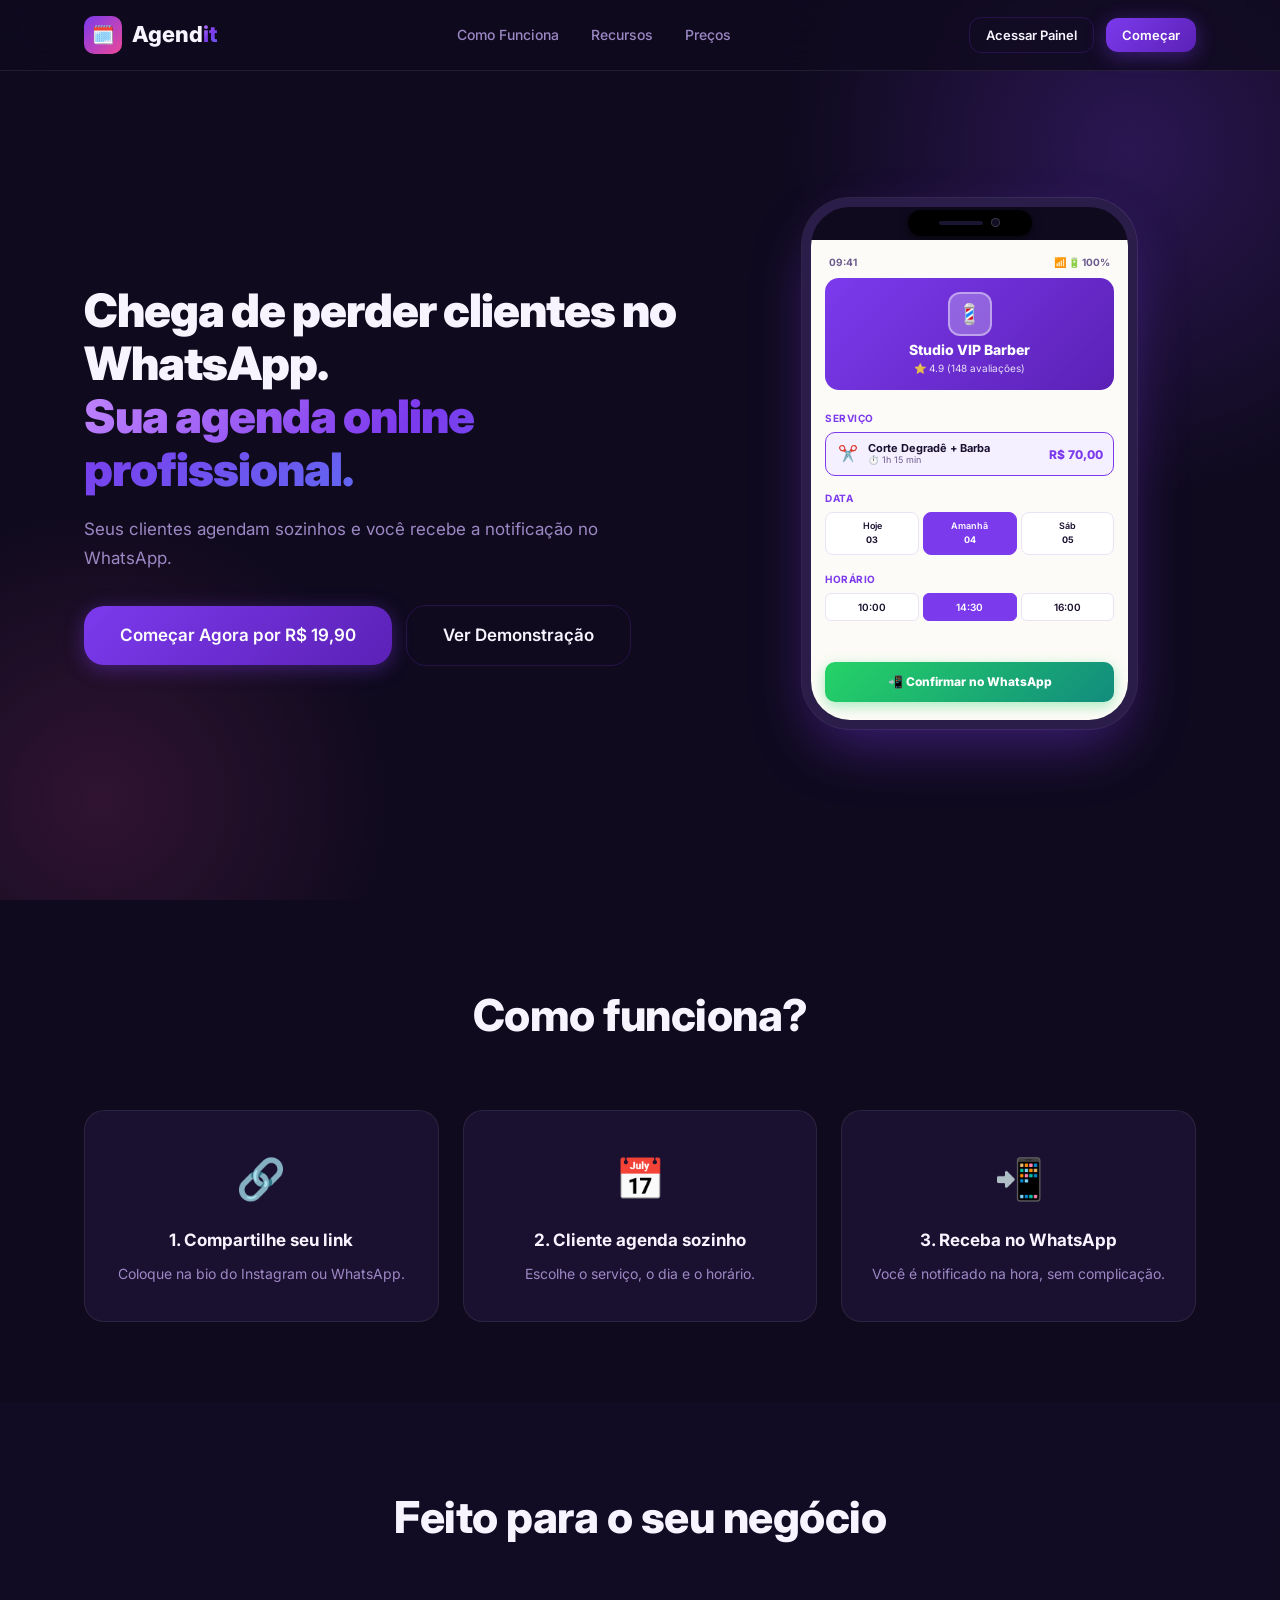
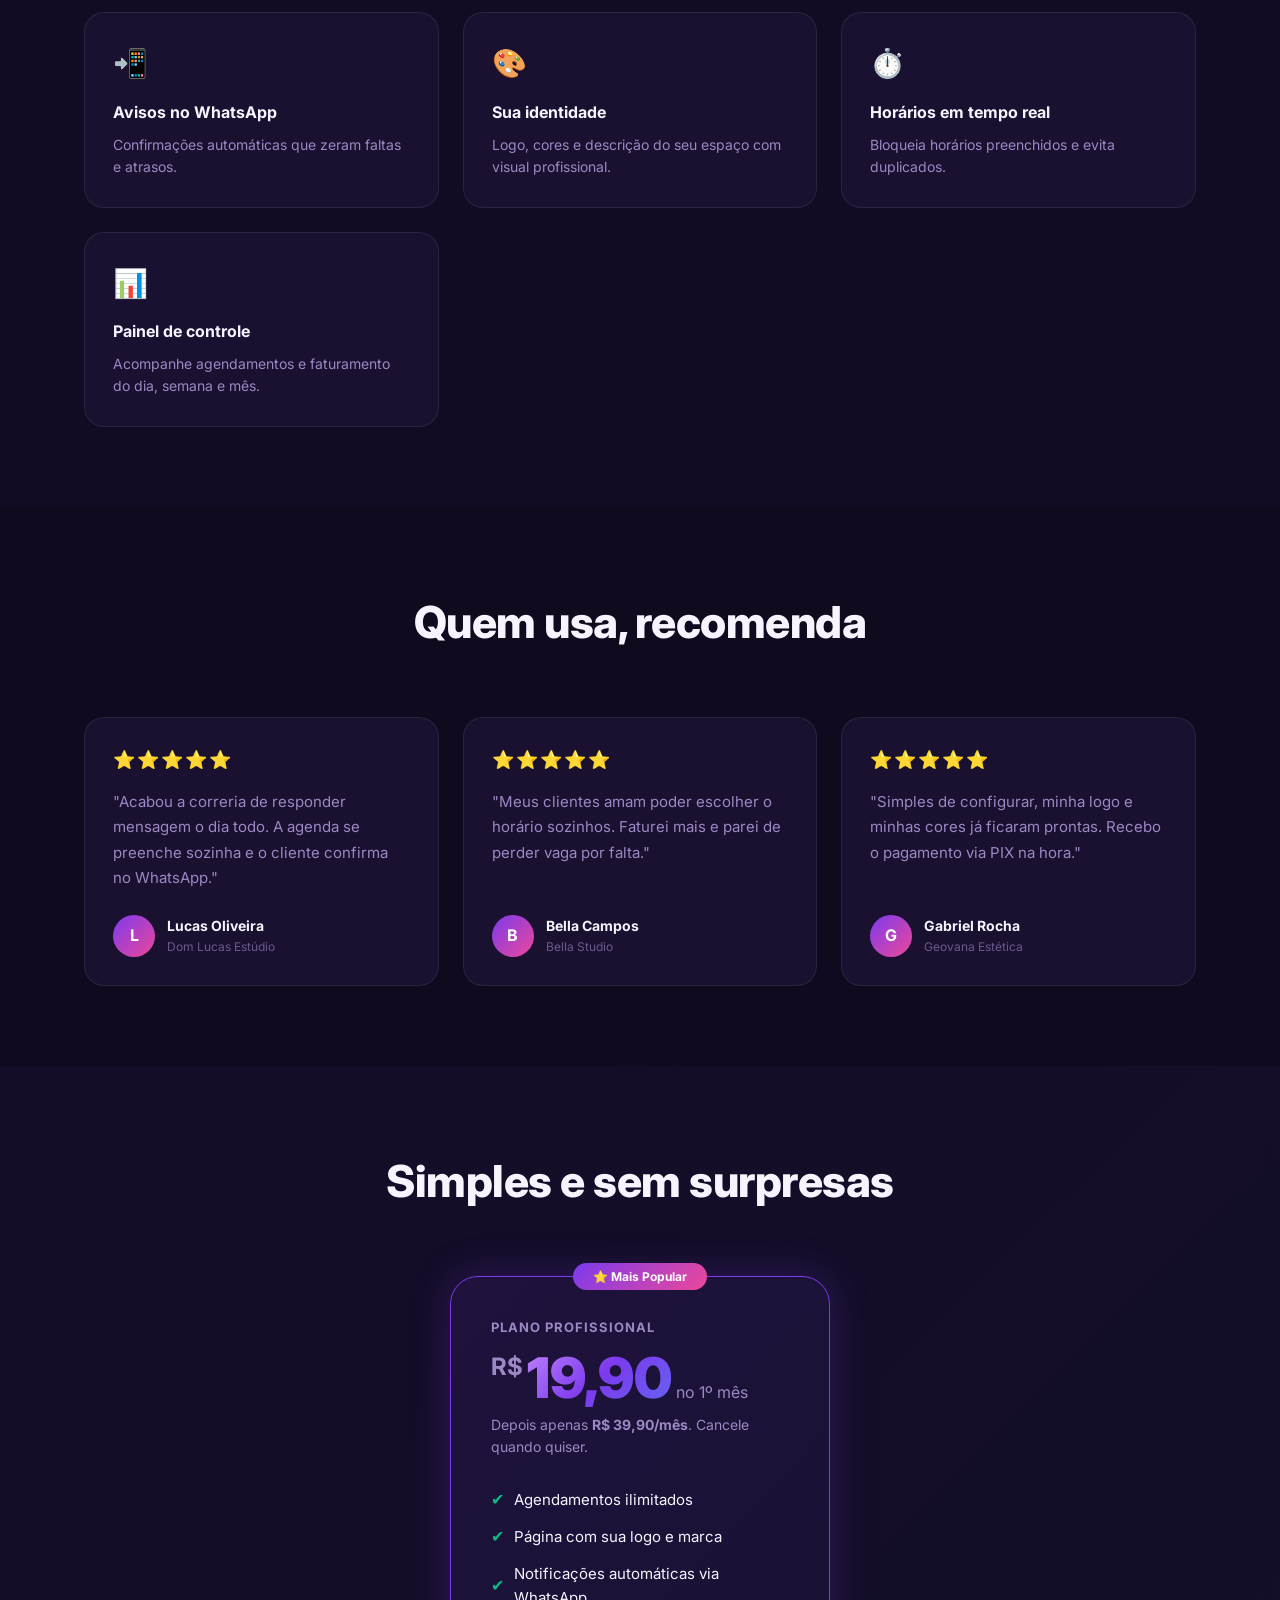
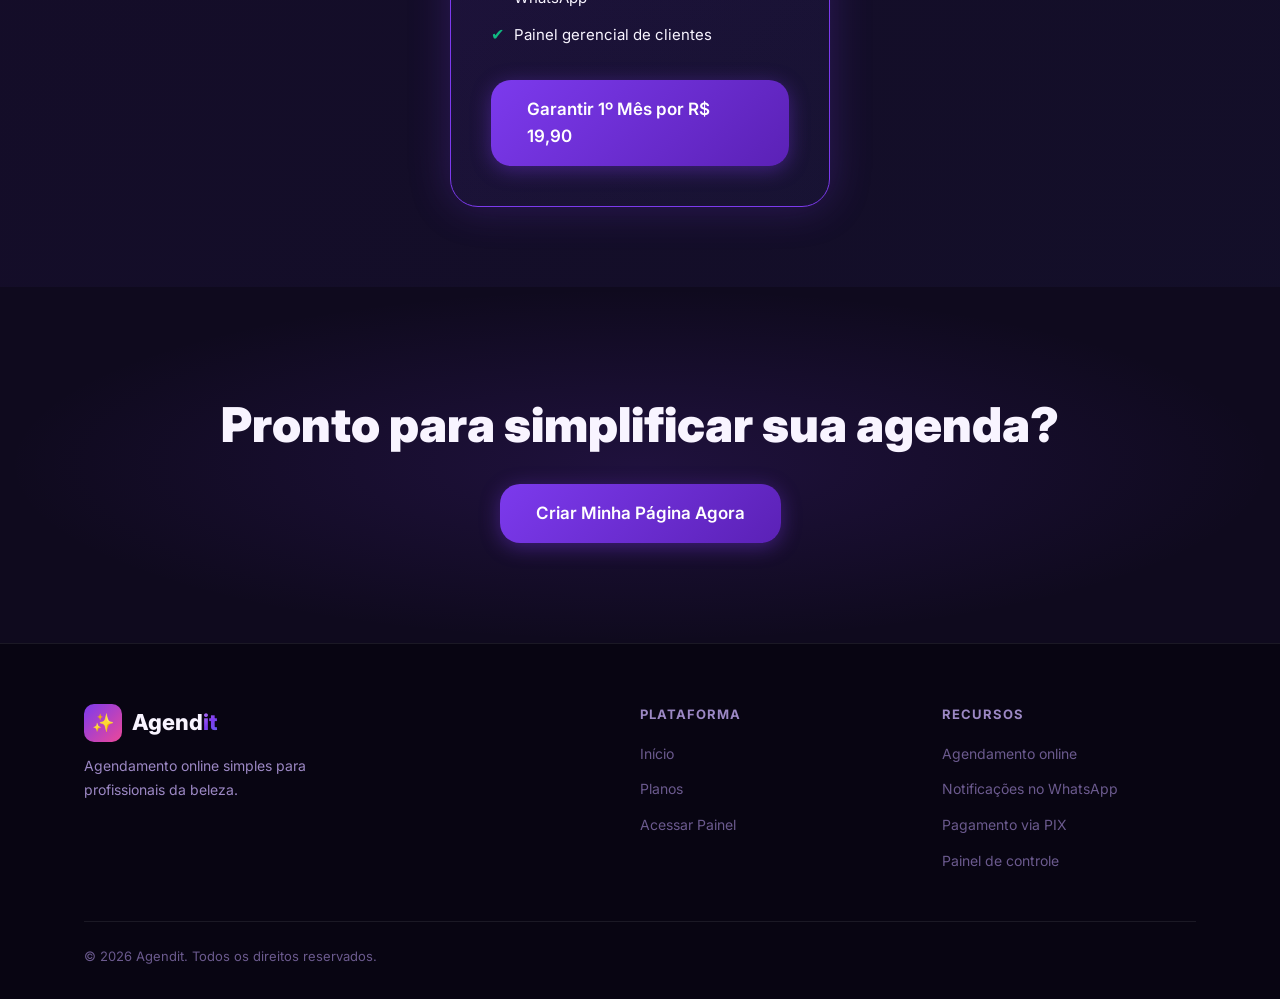
==== index.html @ 33cecbd9 "Add files via upload" ====
<!DOCTYPE html>
<html lang="pt-BR">
<head>
  <meta charset="UTF-8">
  <meta name="viewport" content="width=device-width, initial-scale=1.0">
  <title>Agendit</title>
  <link rel="stylesheet" href="style.css">
  <link rel="icon" href="data:image/svg+xml,<svg xmlns=%22http://www.w3.org/2000/svg%22 viewBox=%220 0 100 100%22><text y=%22.9em%22 font-size=%2290%22>🗓️</text></svg>">
</head>
<body>

  <!-- NAVBAR -->
  <nav class="navbar">
    <div class="container">
      <a href="index.html" class="navbar-brand">
        <div class="logo-icon">🗓️</div>
            <span>Agend<span class="text-gradient">it</span></span>
      </a>

      <div class="navbar-links">
        <a href="#como-funciona">Como Funciona</a>
        <a href="#recursos">Recursos</a>
        <a href="#precos">Preços</a>
      </div>

      <div class="navbar-cta">
        <a href="login.html" class="btn btn-outline btn-sm desktop-only">Acessar Painel</a>
        <a href="checkout.html" class="btn btn-primary btn-sm">Começar</a>
        <button class="nav-toggle" id="nav-toggle" aria-label="Abrir Menu" onclick="toggleNavMenu()">☰</button>
      </div>
    </div>
    <!-- MOBILE MENU DRAWER -->
    <div class="mobile-nav" id="mobile-nav">
      <a href="#como-funciona" onclick="closeNavMenu()">Como Funciona</a>
      <a href="#recursos" onclick="closeNavMenu()">Recursos</a>
      <a href="#precos" onclick="closeNavMenu()">Preços</a>
      <a href="login.html" onclick="closeNavMenu()">Acessar Painel</a>
      <a href="checkout.html" class="btn btn-primary btn-sm" onclick="closeNavMenu()">Começar</a>
    </div>
  </nav>

  <!-- HERO -->
  <header class="hero">
    <div class="container">
      <div class="hero-grid">
        <div class="hero-content">
          <h1>
            Chega de perder clientes no WhatsApp.<br>
            <span class="text-gradient">Sua agenda online profissional.</span>
          </h1>
          <p>
            Seus clientes agendam sozinhos e você recebe a notificação no WhatsApp.
          </p>

          <div class="hero-cta">
            <a href="checkout.html" class="btn btn-primary btn-lg">
              Começar Agora por R$ 19,90
            </a>
            <a href="agendamento.html" target="_blank" class="btn btn-outline btn-lg">
              Ver Demonstração
            </a>
          </div>
        </div>

        <div class="mockup-wrapper">
          <div class="phone-mockup">
            <div class="phone-notch">
              <div class="phone-notch-speaker"></div>
              <div class="phone-notch-camera"></div>
            </div>

            <div class="phone-screen">
              <div class="phone-top-bar">
                <span>09:41</span>
                <span>📶 🔋 100%</span>
              </div>

              <div class="mockup-biz-header">
                <div class="biz-logo">💈</div>
                <div class="biz-title">Studio VIP Barber</div>
                <div class="biz-tag">⭐ 4.9 (148 avaliações)</div>
              </div>

              <div class="mockup-section-label">Serviço</div>
              <div class="mockup-svc-card active">
                <div class="mockup-svc-icon">✂️</div>
                <div class="mockup-svc-info">
                  <div class="mockup-svc-name">Corte Degradê + Barba</div>
                  <div class="mockup-svc-time">⏱️ 1h 15 min</div>
                </div>
                <div class="mockup-svc-price">R$ 70,00</div>
              </div>

              <div class="mockup-section-label">Data</div>
              <div class="mockup-dates-row">
                <div class="mockup-date-chip">Hoje<br><strong>03</strong></div>
                <div class="mockup-date-chip active">Amanhã<br><strong>04</strong></div>
                <div class="mockup-date-chip">Sáb<br><strong>05</strong></div>
              </div>

              <div class="mockup-section-label">Horário</div>
              <div class="mockup-times-row">
                <div class="mockup-time-chip">10:00</div>
                <div class="mockup-time-chip active">14:30</div>
                <div class="mockup-time-chip">16:00</div>
              </div>

              <div style="margin-top: auto;">
                <a href="agendamento.html" target="_blank" class="mockup-confirm-btn" style="text-decoration: none;">
                  <span>📲 Confirmar no WhatsApp</span>
                </a>
              </div>
            </div>
          </div>
        </div>
      </div>
    </div>
  </header>

  <!-- COMO FUNCIONA -->
  <section id="como-funciona" class="section">
    <div class="container">
      <div class="section-header">
        <h2>Como funciona?</h2>
      </div>

      <div class="steps-grid">
        <div class="step-card">
          <div class="step-icon">🔗</div>
          <h3>1. Compartilhe seu link</h3>
          <p>Coloque na bio do Instagram ou WhatsApp.</p>
        </div>
        <div class="step-card">
          <div class="step-icon">📅</div>
          <h3>2. Cliente agenda sozinho</h3>
          <p>Escolhe o serviço, o dia e o horário.</p>
        </div>
        <div class="step-card">
          <div class="step-icon">📲</div>
          <h3>3. Receba no WhatsApp</h3>
          <p>Você é notificado na hora, sem complicação.</p>
        </div>
      </div>
    </div>
  </section>

  <!-- RECURSOS -->
  <section id="recursos" class="section" style="background: rgba(26, 16, 48, 0.3);">
    <div class="container">
      <div class="section-header">
        <h2>Feito para o seu negócio</h2>
      </div>

      <div class="features-grid">
        <div class="feature-item">
          <div class="feature-icon">📲</div>
          <h3>Avisos no WhatsApp</h3>
          <p>Confirmações automáticas que zeram faltas e atrasos.</p>
        </div>
        <div class="feature-item">
          <div class="feature-icon">🎨</div>
          <h3>Sua identidade</h3>
          <p>Logo, cores e descrição do seu espaço com visual profissional.</p>
        </div>
        <div class="feature-item">
          <div class="feature-icon">⏱️</div>
          <h3>Horários em tempo real</h3>
          <p>Bloqueia horários preenchidos e evita duplicados.</p>
        </div>
        <div class="feature-item">
          <div class="feature-icon">📊</div>
          <h3>Painel de controle</h3>
          <p>Acompanhe agendamentos e faturamento do dia, semana e mês.</p>
        </div>
      </div>
    </div>
  </section>

  <!-- FEEDBACK / DEPOIMENTOS -->
  <section id="depoimentos" class="section">
    <div class="container">
      <div class="section-header">
        <h2>Quem usa, recomenda</h2>
      </div>

      <div class="testimonials-grid">
        <div class="testimonial-card">
          <div class="testimonial-stars">⭐⭐⭐⭐⭐</div>
          <p class="testimonial-text">
            "Acabou a correria de responder mensagem o dia todo. A agenda se preenche sozinha e o cliente confirma no WhatsApp."
          </p>
          <div class="testimonial-author">
            <div class="testimonial-avatar">L</div>
            <div>
              <div class="testimonial-name">Lucas Oliveira</div>
              <div class="testimonial-role">Dom Lucas Estúdio</div>
            </div>
          </div>
        </div>

        <div class="testimonial-card">
          <div class="testimonial-stars">⭐⭐⭐⭐⭐</div>
          <p class="testimonial-text">
            "Meus clientes amam poder escolher o horário sozinhos. Faturei mais e parei de perder vaga por falta."
          </p>
          <div class="testimonial-author">
            <div class="testimonial-avatar">B</div>
            <div>
              <div class="testimonial-name">Bella Campos</div>
              <div class="testimonial-role">Bella Studio</div>
            </div>
          </div>
        </div>

        <div class="testimonial-card">
          <div class="testimonial-stars">⭐⭐⭐⭐⭐</div>
          <p class="testimonial-text">
            "Simples de configurar, minha logo e minhas cores já ficaram prontas. Recebo o pagamento via PIX na hora."
          </p>
          <div class="testimonial-author">
            <div class="testimonial-avatar">G</div>
            <div>
              <div class="testimonial-name">Gabriel Rocha</div>
              <div class="testimonial-role">Geovana Estética</div>
            </div>
          </div>
        </div>
      </div>
    </div>
  </section>

  <!-- PREÇOS -->
  <section id="precos" class="section pricing-section">
    <div class="container">
      <div class="section-header">
        <h2>Simples e sem surpresas</h2>
      </div>

      <div class="pricing-cards">
        <div class="pricing-card featured">
          <div class="pricing-name">Plano Profissional</div>
          <div class="pricing-price">
            <span class="currency">R$</span>
            <span class="amount text-gradient">19,90</span>
            <span class="period">no 1º mês</span>
          </div>
          <p class="pricing-desc">
            Depois apenas <strong>R$ 39,90/mês</strong>. Cancele quando quiser.
          </p>

          <ul class="pricing-features">
            <li><span class="check">✔</span> Agendamentos ilimitados</li>
            <li><span class="check">✔</span> Página com sua logo e marca</li>
            <li><span class="check">✔</span> Notificações automáticas via WhatsApp</li>
            <li><span class="check">✔</span> Painel gerencial de clientes</li>
          </ul>

          <a href="checkout.html" class="btn btn-primary btn-lg btn-full">
            Garantir 1º Mês por R$ 19,90
          </a>
        </div>
      </div>
    </div>
  </section>

  <!-- CTA FINAL -->
  <section class="cta-section">
    <div class="container">
      <h2>Pronto para simplificar sua agenda?</h2>
      <a href="checkout.html" class="btn btn-primary btn-lg">
        Criar Minha Página Agora
      </a>
    </div>
  </section>

  <!-- FOOTER -->
  <footer class="footer">
    <div class="container">
      <div class="footer-grid">
        <div class="footer-brand">
          <div class="navbar-brand">
            <div class="logo-icon">✨</div>
        <span>Agend<span class="text-gradient">it</span></span>
          </div>
          <p>Agendamento online simples para profissionais da beleza.</p>
        </div>

        <div class="footer-col">
          <h4>Plataforma</h4>
          <ul>
            <li><a href="index.html">Início</a></li>
            <li><a href="checkout.html">Planos</a></li>
            <li><a href="login.html">Acessar Painel</a></li>
          </ul>
        </div>

        <div class="footer-col">
          <h4>Recursos</h4>
          <ul>
            <li><a href="#recursos">Agendamento online</a></li>
            <li><a href="#recursos">Notificações no WhatsApp</a></li>
            <li><a href="#recursos">Pagamento via PIX</a></li>
            <li><a href="#recursos">Painel de controle</a></li>
          </ul>
        </div>
      </div>

      <div class="footer-bottom">
        <p>© 2026 Agendit. Todos os direitos reservados.</p>
      </div>
    </div>
  </footer>

  <script src="app.js"></script>
</body>
</html>
---- style.css ----
/* ===================================
   Agendit — Estilos Globais
   =================================== */

@import url('https://fonts.googleapis.com/css2?family=Inter:wght@300;400;500;600;700;800;900&display=swap');

:root {
  --primary: #7C3AED;
  --primary-dark: #5B21B6;
  --primary-light: #EDE9FE;
  --primary-glow: rgba(124, 58, 237, 0.15);
  --secondary: #F59E0B;
  --accent: #EC4899;
  --success: #10B981;
  --danger: #EF4444;
  --warning: #F59E0B;

  --bg: #0F0A1E;
  --bg-card: #1A1030;
  --bg-card-hover: #221540;
  --bg-input: #160D28;
  --border: rgba(124, 58, 237, 0.2);
  --border-light: rgba(255, 255, 255, 0.08);

  --text: #F8F4FF;
  --text-muted: #9C88C4;
  --text-faint: #6B5A8E;

  --radius: 12px;
  --radius-lg: 20px;
  --radius-xl: 28px;
  --shadow: 0 4px 24px rgba(0, 0, 0, 0.4);
  --shadow-glow: 0 0 40px rgba(124, 58, 237, 0.25);

  --transition: all 0.25s cubic-bezier(0.4, 0, 0.2, 1);
}

*, *::before, *::after { box-sizing: border-box; margin: 0; padding: 0; }

html { scroll-behavior: smooth; }

body {
  font-family: 'Inter', sans-serif;
  background: var(--bg);
  color: var(--text);
  line-height: 1.6;
  overflow-x: hidden;
}

a { color: inherit; text-decoration: none; }
img { max-width: 100%; }
button { font-family: inherit; cursor: pointer; border: none; outline: none; }
input, select, textarea { font-family: inherit; outline: none; }

/* ===== SCROLLBAR ===== */
::-webkit-scrollbar { width: 6px; }
::-webkit-scrollbar-track { background: var(--bg); }
::-webkit-scrollbar-thumb { background: var(--primary); border-radius: 99px; }

/* ===== UTILITÁRIOS ===== */
.container { max-width: 1160px; margin: 0 auto; padding: 0 24px; }
.text-center { text-align: center; }
.text-gradient {
  background: linear-gradient(135deg, #C084FC, #7C3AED, #6366F1);
  -webkit-background-clip: text;
  -webkit-text-fill-color: transparent;
  background-clip: text;
}
.badge {
  display: inline-flex; align-items: center; gap: 6px;
  padding: 4px 12px; border-radius: 99px; font-size: 12px; font-weight: 600;
}
.badge-purple { background: var(--primary-light); color: var(--primary-dark); }
.badge-green { background: #D1FAE5; color: #065F46; }
.badge-yellow { background: #FEF3C7; color: #92400E; }

/* ===== BOTÕES ===== */
.btn {
  display: inline-flex; align-items: center; justify-content: center; gap: 8px;
  padding: 12px 24px; border-radius: var(--radius); font-size: 15px; font-weight: 600;
  transition: var(--transition); cursor: pointer; border: none;
}
.btn-primary {
  background: linear-gradient(135deg, #7C3AED, #5B21B6);
  color: #fff; box-shadow: 0 4px 20px rgba(124, 58, 237, 0.4);
}
.btn-primary:hover {
  transform: translateY(-2px);
  box-shadow: 0 8px 30px rgba(124, 58, 237, 0.55);
}
.btn-outline {
  background: transparent; border: 1.5px solid var(--border);
  color: var(--text);
}
.btn-outline:hover { border-color: var(--primary); color: var(--primary); background: var(--primary-glow); }
.btn-ghost { background: transparent; color: var(--text-muted); }
.btn-ghost:hover { color: var(--text); background: var(--border-light); }
.btn-success { background: linear-gradient(135deg, #10B981, #059669); color: #fff; box-shadow: 0 4px 20px rgba(16, 185, 129, 0.3); }
.btn-success:hover { transform: translateY(-2px); box-shadow: 0 8px 30px rgba(16, 185, 129, 0.45); }
.btn-danger { background: linear-gradient(135deg, #EF4444, #DC2626); color: #fff; }
.btn-lg { padding: 16px 36px; font-size: 17px; border-radius: var(--radius-lg); }
.btn-sm { padding: 7px 16px; font-size: 13px; }
.btn-full { width: 100%; }
.btn:disabled { opacity: 0.5; cursor: not-allowed; transform: none !important; }

/* ===== FORMULÁRIOS ===== */
.form-group { display: flex; flex-direction: column; gap: 6px; }
.form-label { font-size: 13px; font-weight: 600; color: var(--text-muted); text-transform: uppercase; letter-spacing: 0.5px; }
.form-input {
  background: var(--bg-input); border: 1.5px solid var(--border);
  border-radius: var(--radius); padding: 12px 16px; color: var(--text);
  font-size: 15px; transition: var(--transition); width: 100%;
}
.form-input:focus { border-color: var(--primary); box-shadow: 0 0 0 3px var(--primary-glow); }
.form-input::placeholder { color: var(--text-faint); }
.form-select {
  background: var(--bg-input); border: 1.5px solid var(--border);
  border-radius: var(--radius); padding: 12px 16px; color: var(--text);
  font-size: 15px; transition: var(--transition); width: 100%;
  appearance: none;
  background-image: url("data:image/svg+xml,%3Csvg xmlns='http://www.w3.org/2000/svg' width='12' height='12' viewBox='0 0 12 12'%3E%3Cpath fill='%239C88C4' d='M6 8L1 3h10z'/%3E%3C/svg%3E");
  background-repeat: no-repeat; background-position: right 16px center;
}
.form-select:focus { border-color: var(--primary); box-shadow: 0 0 0 3px var(--primary-glow); }
.form-grid { display: grid; grid-template-columns: 1fr 1fr; gap: 16px; }
.form-error { font-size: 12px; color: var(--danger); display: none; }
.form-error.show { display: block; }

/* ===== CARD ===== */
.card {
  background: var(--bg-card); border: 1px solid var(--border-light);
  border-radius: var(--radius-lg); padding: 28px; transition: var(--transition);
}
.card:hover { border-color: var(--border); transform: translateY(-2px); }
.card-glass {
  background: rgba(26, 16, 48, 0.6);
  backdrop-filter: blur(20px); -webkit-backdrop-filter: blur(20px);
  border: 1px solid var(--border-light); border-radius: var(--radius-lg);
}

/* ===== NAVBAR ===== */
.navbar {
  position: fixed; top: 0; left: 0; right: 0; z-index: 100;
  padding: 16px 0;
  background: rgba(15, 10, 30, 0.8);
  backdrop-filter: blur(20px); -webkit-backdrop-filter: blur(20px);
  border-bottom: 1px solid var(--border-light);
  transition: var(--transition);
}
.navbar .container { display: flex; align-items: center; justify-content: space-between; }
.navbar-brand {
  display: flex; align-items: center; gap: 10px;
  font-size: 22px; font-weight: 800;
}
.navbar-brand .logo-icon {
  width: 38px; height: 38px; background: linear-gradient(135deg, #7C3AED, #EC4899);
  border-radius: 10px; display: flex; align-items: center; justify-content: center;
  font-size: 18px;
}
.navbar-links { display: flex; align-items: center; gap: 32px; }
.navbar-links a { font-size: 14px; font-weight: 500; color: var(--text-muted); transition: var(--transition); }
.navbar-cta { display: flex; align-items: center; gap: 12px; }
.nav-toggle {
  display: none; background: transparent; border: 1.5px solid var(--border);
  color: var(--text); font-size: 20px; width: 40px; height: 40px;
  border-radius: 10px; align-items: center; justify-content: center;
  cursor: pointer; transition: var(--transition);
}
.nav-toggle:hover { border-color: var(--primary); color: var(--primary); }

.mobile-nav {
  display: none; flex-direction: column; gap: 14px;
  background: rgba(15, 10, 30, 0.98); backdrop-filter: blur(20px);
  border-bottom: 1px solid var(--border); padding: 20px 24px;
  animation: fadeInUp 0.25s ease;
}
.mobile-nav.open { display: flex; }
.mobile-nav a {
  font-size: 15px; font-weight: 600; color: var(--text-muted);
  padding: 8px 0; border-bottom: 1px solid var(--border-light);
  transition: var(--transition);
}
.mobile-nav a:hover { color: #fff; padding-left: 6px; }


/* ===== SEÇÃO HERO ===== */
.hero {
  min-height: 100vh; display: flex; align-items: center;
  padding: 120px 0 70px; position: relative; overflow: hidden;
}
.hero::before {
  content: ''; position: absolute; top: -200px; right: -200px;
  width: 700px; height: 700px;
  background: radial-gradient(circle, rgba(124, 58, 237, 0.25) 0%, transparent 70%);
  pointer-events: none;
}
.hero::after {
  content: ''; position: absolute; bottom: -200px; left: -200px;
  width: 600px; height: 600px;
  background: radial-gradient(circle, rgba(236, 72, 153, 0.15) 0%, transparent 70%);
  pointer-events: none;
}
.hero-grid {
  display: grid; grid-template-columns: 1.15fr 0.85fr; gap: 48px; align-items: center;
  position: relative; z-index: 1;
}
.hero-content { position: relative; z-index: 1; }
.hero-eyebrow {
  display: inline-flex; align-items: center; gap: 8px;
  background: var(--primary-glow); border: 1px solid var(--border);
  border-radius: 99px; padding: 6px 16px; font-size: 13px; font-weight: 600;
  color: #C084FC; margin-bottom: 20px;
}
.hero h1 {
  font-size: clamp(30px, 3.6vw, 50px); font-weight: 900; line-height: 1.15;
  margin-bottom: 20px; letter-spacing: -1px;
}
.hero p {
  font-size: 17px; color: var(--text-muted); max-width: 520px;
  margin-bottom: 32px; line-height: 1.7;
}
.hero-cta { display: flex; align-items: center; gap: 14px; flex-wrap: wrap; }
.hero-trust {
  display: flex; align-items: center; gap: 12px; margin-top: 32px;
  font-size: 13px; color: var(--text-faint);
}
.hero-trust .avatars { display: flex; }
.hero-trust .avatars span {
  width: 32px; height: 32px; border-radius: 50%; border: 2px solid var(--bg);
  background: linear-gradient(135deg, #7C3AED, #EC4899);
  display: flex; align-items: center; justify-content: center;
  font-size: 11px; font-weight: 700; margin-left: -8px;
}
.hero-trust .avatars span:first-child { margin-left: 0; }

/* ===== SMARTPHONE MOCKUP ===== */
.mockup-wrapper {
  position: relative; display: flex; justify-content: center; align-items: center;
  margin-top: -24px;
}
.phone-mockup {
  width: 100%; max-width: 335px;
  background: #0f0a1e;
  border: 9px solid #2B1D4A;
  border-radius: 48px;
  box-shadow: 0 25px 60px -12px rgba(124, 58, 237, 0.45), 0 0 0 1px rgba(255, 255, 255, 0.1);
  overflow: hidden;
  position: relative;
  transition: var(--transition);
}
.phone-mockup:hover {
  transform: translateY(-8px);
  box-shadow: 0 32px 70px -10px rgba(124, 58, 237, 0.6), 0 0 0 1px rgba(255, 255, 255, 0.2);
}
.phone-notch {
  width: 124px; height: 26px; background: #000;
  border-radius: 20px; margin: 3px auto 4px;
  display: flex; align-items: center; justify-content: center; gap: 8px;
  box-shadow: 0 2px 8px rgba(0, 0, 0, 0.6);
}
.phone-notch-camera { width: 9px; height: 9px; border-radius: 50%; background: #110d22; border: 1px solid rgba(255,255,255,0.18); }
.phone-notch-speaker { width: 44px; height: 4px; border-radius: 99px; background: #1a1530; }

.phone-screen {
  background: #fdfbf7;
  color: #1a1030;
  padding: 14px 14px 18px;
  font-size: 12px;
  min-height: 480px;
  display: flex;
  flex-direction: column;
}
.phone-top-bar {
  display: flex; justify-content: space-between; align-items: center;
  font-size: 10px; font-weight: 700; color: #6b5a8e; margin-bottom: 8px; padding: 0 4px;
}

.mockup-biz-header {
  background: linear-gradient(135deg, #7C3AED, #5B21B6);
  color: #fff; border-radius: 14px; padding: 14px; text-align: center;
  margin-bottom: 12px; position: relative; overflow: hidden;
}
.mockup-biz-header .biz-logo {
  width: 44px; height: 44px; border-radius: 12px; background: rgba(255,255,255,0.25);
  margin: 0 auto 6px; display: flex; align-items: center; justify-content: center;
  font-size: 20px; border: 2px solid rgba(255,255,255,0.4);
}
.mockup-biz-header .biz-title { font-size: 14px; font-weight: 800; line-height: 1.2; }
.mockup-biz-header .biz-tag { font-size: 10px; opacity: 0.85; margin-top: 2px; }

.mockup-section-label {
  font-size: 10px; font-weight: 700; text-transform: uppercase;
  color: #7C3AED; letter-spacing: 0.5px; margin: 8px 0 6px;
}

.mockup-svc-card {
  background: #fff; border: 1.5px solid #e9e3f5; border-radius: 10px;
  padding: 8px 10px; display: flex; align-items: center; gap: 8px; margin-bottom: 6px;
  transition: all 0.2s;
}
.mockup-svc-card.active { border-color: #7C3AED; background: #f5f0ff; }
.mockup-svc-icon { font-size: 16px; width: 24px; text-align: center; }
.mockup-svc-info { flex: 1; line-height: 1.2; }
.mockup-svc-name { font-weight: 700; font-size: 11px; color: #1a1030; }
.mockup-svc-time { font-size: 9px; color: #6b5a8e; }
.mockup-svc-price { font-weight: 800; color: #7C3AED; font-size: 12px; }

.mockup-dates-row { display: flex; gap: 4px; margin-bottom: 8px; }
.mockup-date-chip {
  flex: 1; padding: 6px 2px; border-radius: 8px; border: 1px solid #e9e3f5;
  background: #fff; text-align: center; font-size: 9px; font-weight: 600;
}
.mockup-date-chip.active { background: #7C3AED; color: #fff; border-color: #7C3AED; }

.mockup-times-row { display: flex; gap: 4px; margin-bottom: 12px; }
.mockup-time-chip {
  flex: 1; padding: 5px 0; border-radius: 6px; border: 1px solid #e9e3f5;
  background: #fff; text-align: center; font-size: 10px; font-weight: 600;
}
.mockup-time-chip.active { background: #7C3AED; color: #fff; border-color: #7C3AED; }

.mockup-confirm-btn {
  background: linear-gradient(135deg, #25D366, #128C7E);
  color: #fff; border: none; border-radius: 10px; padding: 10px;
  font-size: 12px; font-weight: 800; width: 100%; display: flex;
  align-items: center; justify-content: center; gap: 6px;
  box-shadow: 0 4px 14px rgba(37, 211, 102, 0.4);
}

/* ===== FLOATING BADGES AROUND PHONE ===== */
.floating-badge {
  position: absolute; background: rgba(26, 16, 48, 0.9);
  backdrop-filter: blur(16px); -webkit-backdrop-filter: blur(16px);
  border: 1px solid var(--border); border-radius: 16px;
  padding: 12px 16px; display: flex; align-items: center; gap: 10px;
  box-shadow: 0 12px 32px rgba(0, 0, 0, 0.5); z-index: 2;
  animation: float 4s ease-in-out infinite;
}
.floating-badge.top-right {
  top: 4%; right: -25px; animation-delay: 0s;
}
.floating-badge.bottom-left {
  bottom: 6%; left: -30px; animation-delay: 2s;
}
.floating-badge-icon {
  width: 36px; height: 36px; border-radius: 10px;
  display: flex; align-items: center; justify-content: center; font-size: 18px;
}
.floating-badge .title { font-size: 12px; font-weight: 700; color: #fff; }
.floating-badge .desc { font-size: 11px; color: var(--text-muted); }

/* ===== INTERACTIVE DEMO TABS SECTION ===== */
.showcase-tabs {
  display: flex; justify-content: center; gap: 10px; flex-wrap: wrap; margin-bottom: 40px;
}
.showcase-tab-btn {
  padding: 10px 20px; border-radius: 99px; border: 1.5px solid var(--border);
  background: var(--bg-card); color: var(--text-muted); font-weight: 600; font-size: 14px;
  cursor: pointer; transition: var(--transition); display: flex; align-items: center; gap: 8px;
}
.showcase-tab-btn:hover { border-color: var(--primary); color: #fff; }
.showcase-tab-btn.active {
  background: var(--primary); border-color: var(--primary); color: #fff;
  box-shadow: 0 4px 20px rgba(124, 58, 237, 0.4);
}
.showcase-display {
  display: grid; grid-template-columns: 1fr 1fr; gap: 40px; align-items: center;
  background: var(--bg-card); border: 1px solid var(--border-light);
  border-radius: var(--radius-xl); padding: 40px;
}
.showcase-features-list { list-style: none; display: flex; flex-direction: column; gap: 14px; margin: 20px 0; }
.showcase-features-list li { display: flex; align-items: flex-start; gap: 10px; font-size: 14px; color: var(--text-muted); }
.showcase-features-list li strong { color: #fff; }


/* ===== SEÇÕES ===== */
.section { padding: 80px 0; }
.section-header { text-align: center; margin-bottom: 60px; }
.section-header h2 { font-size: clamp(28px, 4vw, 44px); font-weight: 800; margin-bottom: 16px; letter-spacing: -0.5px; }
.section-header p { font-size: 17px; color: var(--text-muted); max-width: 520px; margin: 0 auto; }

/* ===== COMO FUNCIONA (PASSOS SIMPLES) ===== */
.steps-grid {
  display: grid; grid-template-columns: repeat(3, 1fr); gap: 24px; margin-top: 40px;
}
.step-card {
  background: var(--bg-card); border: 1px solid var(--border-light);
  border-radius: var(--radius-lg); padding: 36px 24px; text-align: center;
  transition: var(--transition);
}
.step-card:hover { border-color: var(--border); }
.step-icon { font-size: 40px; margin-bottom: 16px; }
.step-card h3 { font-size: 17px; font-weight: 700; margin-bottom: 8px; }
.step-card p { font-size: 14px; color: var(--text-muted); line-height: 1.6; }

/* ===== COMO FUNCIONA (PASSOS VISUAIS COM TELAS REAIS) ===== */
.visual-steps-grid {
  display: grid; grid-template-columns: repeat(3, 1fr); gap: 24px; margin-top: 40px;
}
.visual-step-card {
  background: var(--bg-card); border: 1.5px solid var(--border-light);
  border-radius: var(--radius-xl); overflow: hidden; display: flex; flex-direction: column;
  transition: var(--transition); position: relative;
}
.visual-step-card:hover {
  border-color: var(--primary); transform: translateY(-6px);
  box-shadow: 0 16px 40px rgba(124, 58, 237, 0.25);
}
.visual-step-header {
  padding: 24px 20px 16px; border-bottom: 1px solid var(--border-light);
  display: flex; align-items: center; gap: 14px;
}
.visual-step-badge {
  width: 42px; height: 42px; border-radius: 12px;
  background: linear-gradient(135deg, var(--primary), var(--primary-dark));
  display: flex; align-items: center; justify-content: center;
  font-size: 18px; font-weight: 900; color: #fff; flex-shrink: 0;
  box-shadow: 0 4px 14px rgba(124, 58, 237, 0.4);
}
.visual-step-header h3 { font-size: 16px; font-weight: 700; line-height: 1.3; }
.visual-step-header p { font-size: 13px; color: var(--text-muted); margin-top: 2px; }

/* MINI SCREEN FRAME INSIDE STEP */
.visual-step-screen {
  background: #0f0a1e; padding: 18px; flex: 1; display: flex; flex-direction: column; justify-content: center;
}
.mini-screen-box {
  background: #fdfbf7; color: #1a1030; border-radius: 14px; padding: 14px;
  box-shadow: 0 8px 24px rgba(0,0,0,0.4); font-size: 11px;
}
.mini-ig-bio {
  background: #fff; border: 1px solid #e9e3f5; border-radius: 8px; padding: 8px; margin-bottom: 8px;
  display: flex; align-items: center; gap: 8px;
}
.mini-link-pill {
  background: #ede9fe; color: #5b21b6; border-radius: 99px; padding: 4px 10px;
  font-weight: 700; font-size: 10px; display: inline-flex; align-items: center; gap: 4px;
}
.mini-svc-row {
  display: flex; justify-content: space-between; align-items: center;
  padding: 6px 8px; background: #fff; border: 1px solid #e9e3f5; border-radius: 6px; margin-bottom: 4px;
}
.mini-calendar-row {
  display: flex; gap: 4px; margin: 8px 0;
}
.mini-cal-day {
  flex: 1; padding: 4px 0; text-align: center; border-radius: 6px; border: 1px solid #e9e3f5; font-size: 9px;
}
.mini-cal-day.active { background: #7C3AED; color: #fff; font-weight: 700; }
.mini-wa-bubble {
  background: #dcf8c6; border-radius: 10px 10px 0 10px; padding: 10px; font-size: 10px;
  color: #0b4619; box-shadow: 0 2px 6px rgba(0,0,0,0.08); position: relative;
}
.mini-wa-time { text-align: right; font-size: 8px; color: #597d62; margin-top: 4px; }

/* ===== DASHBOARD PREVIEW DO EMPRESÁRIO ===== */
.admin-preview-section {
  background: linear-gradient(180deg, rgba(26, 16, 48, 0.6) 0%, rgba(15, 10, 30, 0.95) 100%);
  padding: 80px 0; border-top: 1px solid var(--border-light); border-bottom: 1px solid var(--border-light);
}
.admin-browser-window {
  background: #140d28; border: 1.5px solid var(--border);
  border-radius: var(--radius-xl); box-shadow: var(--shadow-glow); overflow: hidden;
  max-width: 980px; margin: 0 auto;
}
.browser-top-bar {
  background: #0d081c; padding: 12px 18px; display: flex; align-items: center; gap: 14px;
  border-bottom: 1px solid var(--border-light);
}
.browser-dots { display: flex; gap: 6px; }
.browser-dot { width: 10px; height: 10px; border-radius: 50%; }
.browser-url-bar {
  flex: 1; background: #1a1032; border-radius: 99px; padding: 6px 16px;
  font-size: 12px; color: var(--text-muted); font-family: monospace; display: flex; align-items: center; gap: 6px;
}
.admin-window-body {
  display: grid; grid-template-columns: 220px 1fr; min-height: 400px;
}
.admin-mock-sidebar {
  background: #0b0718; border-right: 1px solid var(--border-light); padding: 20px 14px;
  display: flex; flex-direction: column; gap: 8px;
}
.admin-mock-nav-item {
  display: flex; align-items: center; gap: 10px; padding: 10px 14px;
  border-radius: 8px; font-size: 13px; font-weight: 600; color: var(--text-muted);
}
.admin-mock-nav-item.active { background: var(--primary); color: #fff; }
.admin-mock-content { padding: 24px; overflow-x: auto; }
.admin-mock-stats { display: grid; grid-template-columns: repeat(3, 1fr); gap: 14px; margin-bottom: 20px; }
.admin-mock-stat-box {
  background: #1c1338; border: 1px solid var(--border-light); border-radius: 12px; padding: 14px;
}
.admin-mock-stat-box .val { font-size: 20px; font-weight: 800; color: #fff; }
.admin-mock-stat-box .lbl { font-size: 11px; color: var(--text-muted); margin-top: 2px; }
.admin-table-mock { width: 100%; border-collapse: collapse; font-size: 12px; }
.admin-table-mock th { text-align: left; padding: 8px; color: var(--text-faint); font-size: 11px; text-transform: uppercase; border-bottom: 1px solid var(--border-light); }
.admin-table-mock td { padding: 10px 8px; border-bottom: 1px solid var(--border-light); color: var(--text); }


/* ===== SEGMENTOS ===== */
.segments-grid { display: grid; grid-template-columns: repeat(4, 1fr); gap: 20px; }
.segment-card {
  text-align: center; padding: 36px 20px;
  background: var(--bg-card); border: 1px solid var(--border-light);
  border-radius: var(--radius-lg); transition: var(--transition); cursor: default;
}
.segment-card:hover {
  border-color: var(--primary); background: var(--bg-card-hover);
  transform: translateY(-4px); box-shadow: var(--shadow-glow);
}
.segment-icon { font-size: 44px; margin-bottom: 16px; display: block; }
.segment-card h3 { font-size: 16px; font-weight: 700; margin-bottom: 6px; }
.segment-card p { font-size: 13px; color: var(--text-muted); }

/* ===== FEEDBACK / DEPOIMENTOS ===== */
.testimonials-grid {
  display: grid; grid-template-columns: repeat(3, 1fr); gap: 24px; margin-top: 40px;
}
.testimonial-card {
  background: var(--bg-card); border: 1px solid var(--border-light);
  border-radius: var(--radius-lg); padding: 28px; display: flex; flex-direction: column;
  transition: var(--transition);
}
.testimonial-card:hover { border-color: var(--primary); transform: translateY(-4px); }
.testimonial-stars { font-size: 18px; letter-spacing: 2px; margin-bottom: 14px; }
.testimonial-text {
  font-size: 15px; color: var(--text-muted); line-height: 1.7;
  flex: 1; margin-bottom: 24px;
}
.testimonial-author { display: flex; align-items: center; gap: 12px; }
.testimonial-avatar {
  width: 42px; height: 42px; border-radius: 50%;
  background: linear-gradient(135deg, #7C3AED, #EC4899);
  color: #fff; display: flex; align-items: center; justify-content: center;
  font-weight: 700; font-size: 16px; flex-shrink: 0;
}
.testimonial-name { font-size: 14px; font-weight: 700; }
.testimonial-role { font-size: 12px; color: var(--text-faint); }

/* ===== PRICING ===== */
.pricing-section { background: linear-gradient(135deg, rgba(124, 58, 237, 0.05), rgba(99, 102, 241, 0.05)); }
.pricing-cards { display: flex; gap: 24px; justify-content: center; align-items: stretch; flex-wrap: wrap; }
.pricing-card {
  background: var(--bg-card); border: 1px solid var(--border-light);
  border-radius: var(--radius-xl); padding: 40px; flex: 1; max-width: 380px; min-width: 300px;
  position: relative; transition: var(--transition);
}
.pricing-card.featured {
  border-color: var(--primary); box-shadow: var(--shadow-glow);
  background: linear-gradient(135deg, rgba(124, 58, 237, 0.1), rgba(99, 102, 241, 0.05));
}
.pricing-card.featured::before {
  content: '⭐ Mais Popular'; position: absolute; top: -14px; left: 50%; transform: translateX(-50%);
  background: linear-gradient(135deg, #7C3AED, #EC4899); color: #fff;
  padding: 4px 20px; border-radius: 99px; font-size: 12px; font-weight: 700; white-space: nowrap;
}
.pricing-name { font-size: 13px; font-weight: 700; color: var(--text-muted); text-transform: uppercase; letter-spacing: 1px; margin-bottom: 12px; }
.pricing-price { margin-bottom: 8px; }
.pricing-price .currency { font-size: 24px; font-weight: 700; color: var(--text-muted); vertical-align: top; line-height: 1.4; }
.pricing-price .amount { font-size: 56px; font-weight: 900; line-height: 1; }
.pricing-price .period { font-size: 16px; color: var(--text-muted); }
.pricing-strike { font-size: 14px; color: var(--text-faint); text-decoration: line-through; margin-bottom: 24px; }
.pricing-desc { font-size: 14px; color: var(--text-muted); margin-bottom: 28px; }
.pricing-features { list-style: none; display: flex; flex-direction: column; gap: 12px; margin-bottom: 32px; }
.pricing-features li { display: flex; align-items: center; gap: 10px; font-size: 15px; }
.pricing-features li .check { color: var(--success); font-size: 16px; }

/* ===== FAQ / FEATURES GRID ===== */
.features-grid { display: grid; grid-template-columns: repeat(3, 1fr); gap: 24px; }
.feature-item {
  padding: 28px; background: var(--bg-card); border: 1px solid var(--border-light);
  border-radius: var(--radius-lg); transition: var(--transition);
}
.feature-item:hover { border-color: var(--border); }
.feature-icon { font-size: 28px; margin-bottom: 14px; }
.feature-item h3 { font-size: 16px; font-weight: 700; margin-bottom: 8px; }
.feature-item p { font-size: 14px; color: var(--text-muted); line-height: 1.6; }

/* ===== CTA SECTION ===== */
.cta-section {
  text-align: center; padding: 100px 0;
  background: radial-gradient(ellipse at center, rgba(124, 58, 237, 0.15) 0%, transparent 70%);
}
.cta-section h2 { font-size: clamp(28px, 4vw, 48px); font-weight: 900; margin-bottom: 20px; }
.cta-section p { font-size: 18px; color: var(--text-muted); margin-bottom: 40px; }

/* ===== FOOTER ===== */
.footer {
  background: #080512; border-top: 1px solid var(--border-light);
  padding: 60px 0 32px;
}
.footer-grid { display: grid; grid-template-columns: 2fr 1fr 1fr; gap: 48px; margin-bottom: 48px; }
.footer-brand p { font-size: 14px; color: var(--text-muted); margin-top: 12px; max-width: 260px; line-height: 1.7; }
.footer-col h4 { font-size: 13px; font-weight: 700; text-transform: uppercase; letter-spacing: 1px; color: var(--text-muted); margin-bottom: 16px; }
.footer-col ul { list-style: none; display: flex; flex-direction: column; gap: 10px; }
.footer-col ul li a { font-size: 14px; color: var(--text-faint); transition: var(--transition); }
.footer-col ul li a:hover { color: var(--text); }
.footer-bottom { border-top: 1px solid var(--border-light); padding-top: 24px; display: flex; justify-content: space-between; align-items: center; }
.footer-bottom p { font-size: 13px; color: var(--text-faint); }

/* ===== CONFIGURAÇÕES DE PAGAMENTO (PAINEL) ===== */
.percent-option {
  display: inline-flex; align-items: center; gap: 8px; cursor: pointer;
  padding: 10px 18px; border: 1.5px solid var(--border); border-radius: var(--radius);
  background: var(--bg-input); transition: var(--transition); font-weight: 600; font-size: 14px;
}
.percent-option:hover { border-color: var(--primary); }
.percent-option input { display: none; }
.percent-option:has(input:checked) { border-color: var(--primary); background: var(--primary-glow); color: var(--primary); }

/* ===== LOGIN / CADASTRO ===== */
.auth-page {
  min-height: 100vh; display: flex; align-items: center; justify-content: center;
  padding: 40px 24px; position: relative;
}
.auth-page::before {
  content: ''; position: absolute; top: -200px; right: -200px;
  width: 600px; height: 600px;
  background: radial-gradient(circle, rgba(124, 58, 237, 0.15) 0%, transparent 70%);
  pointer-events: none;
}
.auth-box {
  background: var(--bg-card); border: 1px solid var(--border-light);
  border-radius: var(--radius-xl); padding: 44px; width: 100%; max-width: 440px;
  box-shadow: var(--shadow); position: relative; z-index: 1;
}
.auth-header { text-align: center; margin-bottom: 28px; }
.auth-header .logo { font-size: 22px; font-weight: 800; margin-bottom: 12px; }
.auth-header h2 { font-size: 22px; font-weight: 800; margin-bottom: 4px; }
.auth-header p { font-size: 14px; color: var(--text-muted); }
.auth-footer { text-align: center; margin-top: 18px; font-size: 13px; color: var(--text-faint); }
.auth-footer a { color: var(--primary); font-weight: 600; cursor: pointer; }
.auth-error {
  display: none; background: rgba(239, 68, 68, 0.12); border: 1px solid rgba(239, 68, 68, 0.3);
  color: #FCA5A5; padding: 10px 14px; border-radius: var(--radius); font-size: 13px; margin-bottom: 16px;
}
.auth-error.show { display: block; }

/* ===== LOGIN ADMINISTRADOR ===== */
.admin-auth-page::before {
  background: radial-gradient(circle, rgba(124, 58, 237, 0.22) 0%, transparent 70%);
}
.admin-auth-box {
  border-color: rgba(124, 58, 237, 0.35);
  box-shadow: 0 20px 50px rgba(124, 58, 237, 0.25);
}

/* ===== CHECKOUT ===== */
.checkout-page {
  min-height: 100vh; display: flex; align-items: center; justify-content: center;
  padding: 40px 24px; position: relative;
}
.checkout-page::before {
  content: ''; position: absolute; top: -200px; right: -200px;
  width: 600px; height: 600px;
  background: radial-gradient(circle, rgba(124, 58, 237, 0.15) 0%, transparent 70%);
  pointer-events: none;
}
.checkout-box {
  background: var(--bg-card); border: 1px solid var(--border-light);
  border-radius: var(--radius-xl); padding: 48px; width: 100%; max-width: 520px;
  box-shadow: var(--shadow); position: relative; z-index: 1;
}
.checkout-header { text-align: center; margin-bottom: 36px; }
.checkout-header .logo { font-size: 24px; font-weight: 800; margin-bottom: 20px; }
.stepper {
  display: flex; align-items: center; justify-content: center; gap: 0; margin-bottom: 36px;
}
.step-dot {
  width: 36px; height: 36px; border-radius: 50%; display: flex; align-items: center;
  justify-content: center; font-size: 13px; font-weight: 700; transition: var(--transition);
  background: var(--bg-input); border: 2px solid var(--border); color: var(--text-faint);
  position: relative;
}
.step-dot.active { background: var(--primary); border-color: var(--primary); color: #fff; box-shadow: 0 0 20px rgba(124, 58, 237, 0.5); }
.step-dot.done { background: var(--success); border-color: var(--success); color: #fff; }
.step-line { width: 60px; height: 2px; background: var(--border); transition: var(--transition); }
.step-line.done { background: var(--success); }
.step-label {
  position: absolute; bottom: -22px; left: 50%; transform: translateX(-50%);
  font-size: 10px; font-weight: 600; white-space: nowrap; color: var(--text-faint);
}
.step-dot.active .step-label { color: var(--primary); }
.step-dot.done .step-label { color: var(--success); }
.checkout-step { display: none; }
.checkout-step.active { display: block; animation: fadeInUp 0.3s ease; }
.checkout-step h2 { font-size: 22px; font-weight: 800; margin-bottom: 6px; }
.checkout-step .subtitle { font-size: 14px; color: var(--text-muted); margin-bottom: 28px; }

/* ===== PAGAMENTO ===== */
.payment-tabs { display: flex; gap: 12px; margin-bottom: 24px; }
.payment-tab {
  flex: 1; padding: 16px; border-radius: var(--radius); border: 2px solid var(--border);
  background: var(--bg-input); color: var(--text-muted); font-size: 14px; font-weight: 600;
  transition: var(--transition); cursor: pointer; text-align: center;
  display: flex; flex-direction: column; align-items: center; gap: 6px;
}
.payment-tab:hover { border-color: var(--primary); color: var(--text); }
.payment-tab.active { border-color: var(--primary); background: var(--primary-glow); color: var(--primary); }
.payment-tab .tab-icon { font-size: 24px; }
.pix-panel, .card-panel { display: none; }
.pix-panel.active, .card-panel.active { display: block; animation: fadeInUp 0.25s ease; }
.pix-box {
  background: var(--bg-input); border: 1px solid var(--border);
  border-radius: var(--radius-lg); padding: 28px; text-align: center;
}
.pix-qr {
  width: 160px; height: 160px; background: #fff; border-radius: 12px;
  margin: 0 auto 16px; display: flex; align-items: center; justify-content: center;
  overflow: hidden;
}
.pix-qr img { width: 140px; height: 140px; }
.pix-key-box {
  display: flex; align-items: center; gap: 8px; justify-content: center;
  background: var(--bg-card); border: 1px solid var(--border); border-radius: var(--radius);
  padding: 10px 16px; margin-top: 12px; font-size: 13px; font-family: monospace;
}
.order-summary {
  background: var(--bg-input); border: 1px solid var(--border);
  border-radius: var(--radius); padding: 16px; margin-bottom: 20px;
}
.order-row { display: flex; justify-content: space-between; font-size: 14px; padding: 6px 0; }
.order-row.total { border-top: 1px solid var(--border); margin-top: 8px; padding-top: 12px; font-size: 16px; font-weight: 700; }
.order-row .price-highlight { color: var(--primary); font-weight: 800; }

/* ===== SUCCESS ===== */
.success-panel { text-align: center; padding: 20px 0; }
.success-icon {
  width: 80px; height: 80px; border-radius: 50%; background: rgba(16, 185, 129, 0.15);
  border: 2px solid var(--success); display: flex; align-items: center; justify-content: center;
  font-size: 36px; margin: 0 auto 24px;
}
.success-panel h2 { font-size: 26px; font-weight: 800; margin-bottom: 12px; }
.success-panel p { color: var(--text-muted); font-size: 15px; margin-bottom: 28px; line-height: 1.7; }

/* ===== DASHBOARD ===== */
.dashboard-layout { display: flex; min-height: 100vh; }
.sidebar {
  width: 272px; background: linear-gradient(180deg, #171033 0%, #0D0920 100%);
  border-right: 1px solid var(--border-light); padding: 24px 16px 20px;
  display: flex; flex-direction: column; position: fixed;
  top: 0; left: 0; height: 100vh; z-index: 50; overflow-y: auto;
}
.sidebar-backdrop {
  display: none; position: fixed; inset: 0; background: rgba(0,0,0,0.65);
  backdrop-filter: blur(3px); z-index: 45; opacity: 0; transition: opacity 0.25s ease;
}
.sidebar-backdrop.active { display: block; opacity: 1; }
.sidebar-brand {
  padding: 4px 8px 22px; border-bottom: 1px solid var(--border-light); margin-bottom: 12px;
  display: flex; align-items: center; gap: 12px; font-size: 19px; font-weight: 800;
}
.sidebar-brand .logo-icon {
  width: 40px; height: 40px; border-radius: 13px;
  background: linear-gradient(135deg, var(--primary), var(--accent));
  display: flex; align-items: center; justify-content: center; font-size: 20px;
  box-shadow: 0 8px 20px rgba(124, 58, 237, 0.4);
}
.sidebar-label {
  padding: 18px 12px 8px; font-size: 10px; font-weight: 800; text-transform: uppercase;
  letter-spacing: 1.4px; color: var(--text-faint);
}
.sidebar-item {
  position: relative; display: flex; align-items: center; gap: 12px; padding: 11px 12px;
  margin: 2px 4px; border-radius: 12px;
  font-size: 14px; font-weight: 500; color: var(--text-muted);
  transition: var(--transition); cursor: pointer; border: none; background: none;
  width: calc(100% - 8px); text-align: left;
}
.sidebar-item:hover { color: var(--text); background: var(--primary-glow); transform: translateX(3px); }
.sidebar-item.active {
  color: var(--text); background: linear-gradient(90deg, rgba(124, 58, 237, 0.28), rgba(124, 58, 237, 0.08));
  font-weight: 600; box-shadow: inset 3px 0 0 var(--primary);
}
.sidebar-item .icon {
  font-size: 17px; width: 30px; height: 30px; border-radius: 9px;
  display: flex; align-items: center; justify-content: center;
  background: var(--bg-input); border: 1px solid var(--border-light);
}
.sidebar-item.active .icon { background: var(--primary); border-color: var(--primary); }
.sidebar-footer { margin-top: auto; padding: 18px 8px 4px; border-top: 1px solid var(--border-light); }
.sidebar-user { display: flex; align-items: center; gap: 12px; padding: 4px 8px; }
.sidebar-user .avatar {
  width: 42px; height: 42px; border-radius: 12px;
  background: linear-gradient(135deg, #7C3AED, #EC4899);
  display: flex; align-items: center; justify-content: center; font-weight: 800; font-size: 15px;
  box-shadow: 0 6px 16px rgba(124, 58, 237, 0.35); flex-shrink: 0;
}
.sidebar-user .info .name { font-size: 13px; font-weight: 700; line-height: 1.3; }
.sidebar-user .info .plan { font-size: 11px; color: var(--text-faint); }

.dashboard-main {
  margin-left: 272px; flex: 1; padding: 32px 40px 48px; min-height: 100vh;
  background: radial-gradient(1200px 500px at 80% -10%, rgba(124,58,237,0.12), transparent),
              linear-gradient(180deg, #14102A 0%, var(--bg) 100%);
}
.dashboard-header { margin-bottom: 28px; padding: 8px 4px 0; }
.dashboard-header h1 {
  font-size: 26px; font-weight: 800; margin-bottom: 4px;
  background: linear-gradient(135deg, #fff, #c9b8f0); -webkit-background-clip: text; background-clip: text; -webkit-text-fill-color: transparent;
}
.dashboard-header p { color: var(--text-muted); font-size: 14px; }

.dash-tab { display: none; }
.dash-tab.active { display: block; animation: fadeInUp 0.35s ease; }

/* ===== TOPBAR (BOAS-VINDAS) ===== */
.dashboard-topbar {
  display: flex; align-items: center; justify-content: space-between; flex-wrap: wrap; gap: 16px;
  margin-bottom: 28px; padding: 20px 24px; border-radius: var(--radius-lg);
  background: linear-gradient(135deg, rgba(124,58,237,0.22), rgba(236,72,153,0.12));
  border: 1px solid var(--border-light); backdrop-filter: blur(6px);
}
.topbar-greeting { font-size: 20px; font-weight: 800; margin-bottom: 2px; }
.topbar-sub { font-size: 13px; color: var(--text-muted); }
.topbar-user { display: flex; align-items: center; gap: 12px; }
.topbar-user .avatar {
  width: 44px; height: 44px; border-radius: 14px;
  background: linear-gradient(135deg, #7C3AED, #EC4899);
  display: flex; align-items: center; justify-content: center; font-weight: 800; font-size: 16px;
  box-shadow: 0 8px 20px rgba(124,58,237,0.35);
}
.topbar-name { font-size: 14px; font-weight: 700; }
.topbar-role { font-size: 12px; color: var(--text-faint); }

/* ===== CARDS DE MÉTRICAS ===== */
.stats-grid { display: grid; grid-template-columns: repeat(4, 1fr); gap: 20px; margin-bottom: 32px; }
.stat-card {
  position: relative; overflow: hidden;
  background: var(--bg-card); border: 1px solid var(--border-light);
  border-radius: var(--radius-lg); padding: 22px;
  transition: var(--transition);
}
.stat-card::before {
  content: ''; position: absolute; inset: 0 auto 0 0; width: 4px;
  background: var(--sc, var(--primary)); opacity: 0.8;
}
.stat-card:hover { transform: translateY(-4px); border-color: var(--sc, var(--primary)); box-shadow: 0 16px 40px rgba(0,0,0,0.4); }
.stat-card .stat-icon {
  width: 46px; height: 46px; border-radius: 13px; font-size: 22px;
  background: rgba(124, 58, 237, 0.18);
  display: flex; align-items: center; justify-content: center; margin-bottom: 16px;
}
.stat-card .stat-value { font-size: 28px; font-weight: 800; margin-bottom: 4px; line-height: 1.1; }
.stat-card .stat-label { font-size: 13px; color: var(--text-muted); }
.sc-primary { --sc: #7C3AED; }
.sc-green { --sc: #10B981; }
.sc-amber { --sc: #F59E0B; }
.sc-pink { --sc: #EC4899; }

/* ===== CARDS INTERNOS DO PAINEL ===== */
.card.dash-card {
  background: rgba(26, 16, 48, 0.7);
  border: 1px solid var(--border-light);
  border-radius: var(--radius-lg);
  padding: 28px;
  box-shadow: 0 10px 30px rgba(0,0,0,0.25);
  backdrop-filter: blur(4px);
}
.dash-card + .dash-card { margin-top: 24px; }

/* ===== GRUPOS DE SEÇÃO DO FORMULÁRIO ===== */
.panel-block {
  background: rgba(124, 58, 237, 0.06); border: 1px solid var(--border-light);
  border-radius: var(--radius); padding: 20px; margin-bottom: 22px;
  transition: var(--transition);
}
.panel-block:hover { border-color: var(--border); }

.dash-section { margin-bottom: 28px; }
.dash-section:last-child { margin-bottom: 0; }
.dash-section-title {
  font-size: 13px; font-weight: 800; text-transform: uppercase; letter-spacing: 1px;
  color: var(--primary); margin-bottom: 14px; display: flex; align-items: center; gap: 8px;
}
.dash-section-title::after { content: ''; flex: 1; height: 1px; background: var(--border-light); margin-left: 8px; }

/* Toggle 50% */
.pay-toggle-card {
  background: var(--bg-input); border: 1.5px solid var(--border-light); border-radius: var(--radius);
  padding: 18px; transition: var(--transition);
}
.pay-toggle-card.active { border-color: rgba(16,185,129,0.4); background: rgba(16,185,129,0.06); }
.pay-toggle-title { font-size: 15px; font-weight: 700; margin-bottom: 4px; }
.pay-toggle-desc { font-size: 12px; color: var(--text-muted); line-height: 1.5; max-width: 460px; }
.switch { position: relative; display: inline-block; width: 52px; height: 28px; flex-shrink: 0; }
.switch input { opacity: 0; width: 0; height: 0; }
.slider {
  position: absolute; cursor: pointer; inset: 0; background: var(--border-light);
  border-radius: 99px; transition: var(--transition); border: 1px solid var(--border-light);
}
.slider:before {
  content: ''; position: absolute; height: 22px; width: 22px; left: 3px; bottom: 2px;
  background: #fff; border-radius: 50%; transition: var(--transition); box-shadow: 0 2px 6px rgba(0,0,0,0.3);
}
.switch input:checked + .slider { background: #10B981; border-color: #10B981; }
.switch input:checked + .slider:before { transform: translateX(24px); }

/* LOGO UPLOAD */
.logo-upload-area {
  border: 2px dashed var(--border); border-radius: var(--radius-lg);
  padding: 40px; text-align: center; cursor: pointer; transition: var(--transition);
  position: relative;
}
.logo-upload-area:hover { border-color: var(--primary); background: var(--primary-glow); }
.logo-upload-area input[type="file"] { position: absolute; inset: 0; opacity: 0; cursor: pointer; }
.logo-preview {
  max-width: 180px; max-height: 90px; border-radius: 8px;
  display: none; margin: 0 auto 12px;
}
.logo-preview.show { display: block; }

/* SERVICES */
.services-list { display: flex; flex-direction: column; gap: 12px; }
.service-item {
  display: flex; align-items: center; gap: 16px;
  background: var(--bg-card); border: 1px solid var(--border-light);
  border-radius: var(--radius); padding: 16px 18px; transition: var(--transition);
}
.service-item:hover { border-color: var(--primary); transform: translateX(4px); box-shadow: 0 8px 24px rgba(124,58,237,0.15); }
.service-item > div:first-child {
  width: 46px; height: 46px; border-radius: 13px; font-size: 24px;
  background: linear-gradient(135deg, rgba(124,58,237,0.3), rgba(124,58,237,0.08));
  display: flex; align-items: center; justify-content: center; flex-shrink: 0;
}
.svc-icon {
  width: 46px; height: 46px; border-radius: 13px; font-size: 24px;
  background: linear-gradient(135deg, rgba(124,58,237,0.3), rgba(124,58,237,0.08));
  display: flex; align-items: center; justify-content: center; flex-shrink: 0;
}
.service-info { flex: 1; }
.service-info .name { font-size: 15px; font-weight: 600; margin-bottom: 4px; }
.service-info .meta { font-size: 13px; color: var(--text-muted); display: flex; gap: 12px; }
.service-actions { display: flex; gap: 8px; }

/* APPOINTMENTS */
.appointments-table { width: 100%; border-collapse: collapse; }
.appointments-table th {
  text-align: left; padding: 14px 16px; font-size: 11px; font-weight: 800;
  text-transform: uppercase; letter-spacing: 0.8px; color: var(--text-faint);
  border-bottom: 1px solid var(--border-light); white-space: nowrap;
}
.appointments-table td {
  padding: 16px; font-size: 14px; border-bottom: 1px solid var(--border-light); vertical-align: middle;
}
.appointments-table tbody tr { transition: var(--transition); }
.appointments-table tbody tr:hover td { background: rgba(124, 58, 237, 0.08); }
.status-badge {
  display: inline-flex; align-items: center; gap: 4px;
  padding: 5px 12px; border-radius: 99px; font-size: 12px; font-weight: 600;
}
.status-confirmed { background: rgba(16, 185, 129, 0.18); color: #10B981; }
.status-pending { background: rgba(245, 158, 11, 0.18); color: #F59E0B; }
.status-cancelled { background: rgba(239, 68, 68, 0.18); color: #EF4444; }

/* LINK BOX */
.link-box {
  background: var(--bg-input); border: 1px solid var(--border);
  border-radius: var(--radius); padding: 14px 16px;
  display: flex; align-items: center; gap: 12px;
  font-family: monospace; font-size: 14px; color: var(--text-muted);
}
.link-box button { margin-left: auto; }

/* ===== MODAL ===== */
.modal-overlay {
  position: fixed; inset: 0; background: rgba(0,0,0,0.7);
  display: flex; align-items: center; justify-content: center; z-index: 999;
  opacity: 0; pointer-events: none; transition: var(--transition);
  backdrop-filter: blur(4px);
}
.modal-overlay.show { opacity: 1; pointer-events: all; }
.modal {
  background: var(--bg-card); border: 1px solid var(--border);
  border-radius: var(--radius-xl); padding: 36px; width: 100%; max-width: 480px;
  transform: scale(0.95); transition: var(--transition);
}
.modal-overlay.show .modal { transform: scale(1); }
.modal-header { display: flex; align-items: center; justify-content: space-between; margin-bottom: 24px; }
.modal-header h3 { font-size: 20px; font-weight: 800; }
.modal-close {
  width: 32px; height: 32px; border-radius: 8px; border: 1px solid var(--border);
  background: var(--bg-input); color: var(--text-muted); font-size: 16px;
  display: flex; align-items: center; justify-content: center; cursor: pointer; transition: var(--transition);
}
.modal-close:hover { border-color: var(--danger); color: var(--danger); }

/* ===== AGENDAMENTO ===== */
.booking-page {
  min-height: 100vh; background: #f8f5ff;
  font-family: 'Inter', sans-serif; color: #1a1030;
}
.booking-header {
  background: linear-gradient(135deg, #7C3AED, #5B21B6);
  padding: 48px 24px; text-align: center; color: #fff;
}
.booking-logo {
  width: 80px; height: 80px; border-radius: 20px; object-fit: cover;
  border: 3px solid rgba(255,255,255,0.3); margin: 0 auto 16px; display: block;
}
.booking-logo-placeholder {
  width: 80px; height: 80px; border-radius: 20px;
  background: rgba(255,255,255,0.2); border: 3px solid rgba(255,255,255,0.3);
  margin: 0 auto 16px; display: flex; align-items: center; justify-content: center;
  font-size: 36px;
}
.booking-company-name { font-size: 28px; font-weight: 800; margin-bottom: 6px; }
.booking-company-desc { font-size: 15px; opacity: 0.8; }
.booking-content { max-width: 640px; margin: 0 auto; padding: 40px 24px; }
.booking-section-title {
  font-size: 13px; font-weight: 700; text-transform: uppercase;
  letter-spacing: 1px; color: #7C3AED; margin-bottom: 16px;
}
.services-select { display: flex; flex-direction: column; gap: 10px; margin-bottom: 32px; }
.service-option {
  display: flex; align-items: center; gap: 14px;
  background: #fff; border: 2px solid #e8e0f7; border-radius: 12px;
  padding: 16px 18px; cursor: pointer; transition: var(--transition);
}
.service-option:hover { border-color: #7C3AED; }
.service-option.selected { border-color: #7C3AED; background: #f3ecff; }
.service-option .svc-icon {
  width: 44px; height: 44px; border-radius: 12px; background: #ede9fe;
  display: flex; align-items: center; justify-content: center; font-size: 22px;
}
.service-option .svc-info { flex: 1; }
.service-option .svc-name { font-weight: 600; font-size: 15px; color: #1a1030; }
.service-option .svc-meta { font-size: 13px; color: #6b5a8e; display: flex; gap: 10px; }
.service-option .svc-price { font-weight: 700; color: #7C3AED; font-size: 16px; }
.service-option .svc-radio {
  width: 20px; height: 20px; border-radius: 50%; border: 2px solid #c4b5fd;
  display: flex; align-items: center; justify-content: center; transition: var(--transition);
}
.service-option.selected .svc-radio { border-color: #7C3AED; background: #7C3AED; }
.service-option.selected .svc-radio::after { content: ''; width: 8px; height: 8px; border-radius: 50%; background: #fff; }

.date-grid { display: grid; grid-template-columns: repeat(7, 1fr); gap: 6px; margin-bottom: 32px; }
.date-btn {
  padding: 10px 4px; border-radius: 10px; border: 1.5px solid #e8e0f7;
  background: #fff; cursor: pointer; transition: var(--transition); text-align: center;
  font-family: 'Inter', sans-serif;
}
.date-btn:hover { border-color: #7C3AED; }
.date-btn.selected { border-color: #7C3AED; background: #7C3AED; color: #fff; }
.date-btn.disabled { opacity: 0.35; cursor: not-allowed; }
.date-btn .day-name { font-size: 10px; font-weight: 600; color: inherit; opacity: 0.7; display: block; }
.date-btn .day-num { font-size: 16px; font-weight: 700; display: block; }

.times-grid { display: grid; grid-template-columns: repeat(4, 1fr); gap: 8px; margin-bottom: 32px; }
.time-btn {
  padding: 12px; border-radius: 10px; border: 1.5px solid #e8e0f7;
  background: #fff; cursor: pointer; transition: var(--transition);
  font-size: 14px; font-weight: 600; font-family: 'Inter', sans-serif; color: #1a1030;
}
.time-btn:hover { border-color: #7C3AED; }
.time-btn.selected { border-color: #7C3AED; background: #7C3AED; color: #fff; }

.booking-form { background: #fff; border: 1.5px solid #e8e0f7; border-radius: 16px; padding: 28px; margin-bottom: 24px; }
.booking-form .form-label { color: #6b5a8e; }
.booking-form .form-input {
  background: #f8f5ff; border-color: #e8e0f7; color: #1a1030;
  border-width: 1.5px;
}
.booking-form .form-input:focus { border-color: #7C3AED; box-shadow: 0 0 0 3px rgba(124,58,237,0.12); }
.booking-btn {
  width: 100%; padding: 18px; border-radius: 14px; font-size: 17px; font-weight: 700;
  background: linear-gradient(135deg, #7C3AED, #5B21B6); color: #fff; border: none;
  cursor: pointer; transition: var(--transition); box-shadow: 0 8px 24px rgba(124,58,237,0.35);
}
.booking-btn:hover { transform: translateY(-2px); box-shadow: 0 12px 32px rgba(124,58,237,0.5); }

/* ===== INDICADOR DE PROGRESSO (STEPPER) ===== */
.booking-progress {
  display: flex; align-items: center; justify-content: center; gap: 0;
  margin-bottom: 32px; padding: 0 8px;
}
.progress-step {
  display: flex; flex-direction: column; align-items: center; gap: 8px;
  cursor: default; min-width: 72px;
}
.progress-dot {
  width: 34px; height: 34px; border-radius: 50%;
  background: #fff; border: 2.5px solid #c4b5fd;
  display: flex; align-items: center; justify-content: center;
  font-size: 14px; font-weight: 800; color: #7C3AED;
  transition: var(--transition); box-shadow: 0 0 0 0 transparent;
}
.progress-step.active .progress-dot,
.progress-step.done .progress-dot {
  border-color: var(--primary); background: var(--primary); color: #fff;
  box-shadow: 0 0 0 5px rgba(124, 58, 237, 0.18);
}
.progress-label {
  font-size: 11px; font-weight: 700; color: var(--text-faint);
  text-transform: uppercase; letter-spacing: 0.5px;
}
.progress-step.active .progress-label { color: var(--primary); }
.progress-step.done .progress-label { color: var(--text); }
.progress-line {
  flex: 1; height: 3px; background: #e8e0f7; margin: 0 6px; margin-bottom: 22px;
  border-radius: 2px; transition: var(--transition);
}
.progress-line.done { background: linear-gradient(90deg, var(--primary), #A78BFA); }

.booking-success {
  text-align: center; background: #fff; border-radius: 20px;
  padding: 48px 32px; display: none;
}
.booking-success.show { display: block; animation: fadeInUp 0.4s ease; }
.booking-success-icon {
  width: 80px; height: 80px; border-radius: 50%;
  background: linear-gradient(135deg, #10B981, #059669);
  display: flex; align-items: center; justify-content: center;
  font-size: 36px; margin: 0 auto 20px;
}
.booking-success h2 { font-size: 24px; font-weight: 800; margin-bottom: 12px; color: #1a1030; }
.booking-success p { color: #6b5a8e; font-size: 15px; line-height: 1.7; }
.whatsapp-btn {
  display: inline-flex; align-items: center; gap: 10px;
  background: #25D366; color: #fff; padding: 14px 28px; border-radius: 12px;
  font-weight: 700; font-size: 15px; margin-top: 20px; transition: var(--transition);
}
.whatsapp-btn:hover { transform: translateY(-2px); box-shadow: 0 8px 24px rgba(37,211,102,0.4); }

/* ===== CHAT PRINCIPAL DE AGENDAMENTO (MODO CHATBOT PURO) ===== */
.booking-chat-mode { max-width: 640px; margin: 0 auto; padding: 32px 16px 40px; }
.chat-main-card {
  background: #fff; border-radius: 20px; overflow: hidden;
  box-shadow: 0 16px 40px rgba(0,0,0,0.12); border: 1px solid #e9e3f5;
  display: flex; flex-direction: column; height: 640px; max-height: 78vh;
}
.chat-main-header {
  background: linear-gradient(135deg, #7C3AED, #5B21B6); color: #fff;
  padding: 14px 18px; display: flex; align-items: center; gap: 12px; flex-shrink: 0;
}
.chat-main-header-avatar {
  width: 44px; height: 44px; border-radius: 50%; background: rgba(255,255,255,0.2);
  display: flex; align-items: center; justify-content: center; font-size: 22px; flex-shrink: 0;
}
.chat-main-header-title { font-size: 15px; font-weight: 800; line-height: 1.2; }
.chat-main-header-sub { font-size: 12px; opacity: 0.9; margin-top: 2px; }
.chat-main-restart {
  margin-left: auto; width: 36px; height: 36px; border-radius: 10px; border: 1px solid rgba(255,255,255,0.3);
  background: rgba(255,255,255,0.15); color: #fff; font-size: 18px; display: flex; align-items: center; justify-content: center; cursor: pointer; transition: var(--transition);
}
.chat-main-restart:hover { background: rgba(255,255,255,0.25); transform: rotate(90deg); }
.booking-back-btn {
  position: absolute; top: 16px; left: 16px; z-index: 2;
  display: inline-flex; align-items: center; gap: 6px;
  background: rgba(255,255,255,0.18); color: #fff; border: 1px solid rgba(255,255,255,0.3);
  padding: 7px 14px; border-radius: 99px; font-size: 13px; font-weight: 700; backdrop-filter: blur(6px);
  transition: var(--transition);
}
.booking-back-btn:hover { background: rgba(255,255,255,0.28); transform: translateX(-2px); }
.chat-main-back {
  width: 36px; height: 36px; border-radius: 10px; border: 1px solid rgba(255,255,255,0.3);
  background: rgba(255,255,255,0.15); color: #fff; font-size: 18px; display: flex; align-items: center; justify-content: center; cursor: pointer; transition: var(--transition); flex-shrink: 0;
}
.chat-main-back:hover { background: rgba(255,255,255,0.25); }
.chat-main-messages {
  flex: 1; overflow-y: auto; padding: 18px; display: flex; flex-direction: column; gap: 10px; background: #f8f5ff;
}
.chat-main-messages .chatbot-msg {
  max-width: 84%; padding: 11px 14px; border-radius: 16px; font-size: 14px; line-height: 1.5; animation: fadeInUp 0.25s ease;
}
.chat-main-messages .chatbot-msg.bot {
  background: #ede9fe; color: #1a1030; border-bottom-left-radius: 4px; align-self: flex-start; white-space: pre-line;
  border: 1px solid #e8e0f7;
}
.chat-main-messages .chatbot-msg.user {
  background: linear-gradient(135deg, #7C3AED, #5B21B6); color: #fff; border-bottom-right-radius: 4px; align-self: flex-end;
  box-shadow: 0 4px 12px rgba(124,58,237,0.25);
}
.chat-main-messages .chatbot-typing {
  display: inline-flex; gap: 4px; align-items: center; background: #ede9fe; color: #1a1030;
  padding: 10px 14px; border-radius: 14px; border-bottom-left-radius: 4px; align-self: flex-start; border: 1px solid #e8e0f7;
}
.chat-main-messages .chatbot-typing span {
  width: 7px; height: 7px; border-radius: 50%; background: #7C3AED; animation: typingBounce 1.2s infinite;
}
.chat-main-messages .chatbot-typing span:nth-child(2) { animation-delay: 0.2s; }
.chat-main-messages .chatbot-typing span:nth-child(3) { animation-delay: 0.4s; }
.chat-main-options {
  padding: 12px; background: #fff; border-top: 1px solid #e9e3f5;
  display: flex; flex-direction: column; gap: 8px; max-height: 42%; overflow-y: auto;
}
.chat-main-options:empty { display: none; }
.chat-main-input-area {
  padding: 12px; background: #fff; border-top: 1px solid #e9e3f5;
  display: flex; gap: 8px; align-items: center;
}
.chat-main-input-area .form-input { background: #f8f5ff; border-color: #e8e0f7; color: #1a1030; border-width: 1.5px; }
.chat-main-input-area .form-input:focus { border-color: #7C3AED; box-shadow: 0 0 0 3px rgba(124,58,237,0.12); }

/* ===== TOGGLE COLOR INPUT ===== */
.color-picker-wrap { display: flex; align-items: center; gap: 12px; }
.color-picker-wrap input[type="color"] {
  width: 48px; height: 48px; border-radius: 10px; border: 2px solid var(--border);
  background: var(--bg-input); padding: 4px; cursor: pointer;
}

/* ===== TOASTS ===== */
.toast-container { position: fixed; bottom: 24px; right: 24px; z-index: 9999; display: flex; flex-direction: column; gap: 10px; }
.toast {
  background: var(--bg-card); border: 1px solid var(--border);
  border-radius: var(--radius); padding: 14px 18px;
  display: flex; align-items: center; gap: 12px; font-size: 14px; font-weight: 500;
  box-shadow: var(--shadow); animation: slideInRight 0.3s ease;
  max-width: 320px; min-width: 240px;
}
.toast.success { border-left: 3px solid var(--success); }
.toast.error { border-left: 3px solid var(--danger); }
.toast.info { border-left: 3px solid var(--primary); }

/* ===== ANIMAÇÕES ===== */
@keyframes fadeInUp {
  from { opacity: 0; transform: translateY(16px); }
  to { opacity: 1; transform: translateY(0); }
}
@keyframes slideInRight {
  from { opacity: 0; transform: translateX(20px); }
  to { opacity: 1; transform: translateX(0); }
}
@keyframes float {
  0%, 100% { transform: translateY(0); }
  50% { transform: translateY(-12px); }
}
@keyframes pulse-ring {
  0% { box-shadow: 0 0 0 0 rgba(124, 58, 237, 0.4); }
  70% { box-shadow: 0 0 0 20px rgba(124, 58, 237, 0); }
  100% { box-shadow: 0 0 0 0 rgba(124, 58, 237, 0); }
}
.float-anim { animation: float 4s ease-in-out infinite; }

/* ===== DIVIDER ===== */
.divider { height: 1px; background: var(--border-light); margin: 24px 0; }
.divider-text { position: relative; text-align: center; }
.divider-text::before {
  content: ''; position: absolute; top: 50%; left: 0; right: 0;
  height: 1px; background: var(--border-light);
}
.divider-text span {
  position: relative; background: var(--bg-card); padding: 0 12px;
  font-size: 12px; color: var(--text-faint); font-weight: 500;
}

/* ===== MODAL DE PAGAMENTO (CLIENTE) ===== */
.payment-modal-overlay {
  position: fixed; inset: 0; background: rgba(0,0,0,0.65); z-index: 9999;
  display: flex; align-items: center; justify-content: center; padding: 20px;
  opacity: 0; pointer-events: none; transition: var(--transition);
  backdrop-filter: blur(4px);
}
.payment-modal-overlay.show { opacity: 1; pointer-events: all; }
.payment-modal {
  background: #fff; border-radius: 18px; width: 100%; max-width: 400px;
  padding: 26px; box-shadow: 0 24px 60px rgba(0,0,0,0.4);
  transform: translateY(16px); transition: var(--transition); max-height: 90vh; overflow-y: auto;
}
.payment-modal-overlay.show .payment-modal { transform: translateY(0); }
.payment-modal-header {
  display: flex; align-items: center; justify-content: space-between; margin-bottom: 18px;
}
.payment-modal-close {
  width: 32px; height: 32px; border-radius: 8px; border: 1px solid #e8e0f7;
  background: #f8f5ff; color: #6b5a8e; font-size: 16px; cursor: pointer;
  display: flex; align-items: center; justify-content: center; transition: var(--transition);
}
.payment-modal-close:hover { border-color: #EF4444; color: #EF4444; }
.payment-modal-status {
  display: none; padding: 10px 14px; border-radius: 10px; font-size: 14px; margin-bottom: 14px;
}
.payment-modal-status.success { display: block; background: #e7fedc; color: #17541e; border: 1px solid #b2f296; }
.payment-modal-status.error { display: block; background: #fdecec; color: #991b1b; border: 1px solid #f5b5b5; }
.spinner {
  width: 40px; height: 40px; margin: 0 auto; border: 4px solid #e9e3f5;
  border-top-color: #7C3AED; border-radius: 50%; animation: spin 0.8s linear infinite;
}
@keyframes spin { to { transform: rotate(360deg); } }

/* ===== CHATBOT ===== */
.chatbot {
  position: fixed; bottom: 24px; right: 24px; z-index: 90;
  display: flex; flex-direction: column; align-items: flex-end; gap: 12px;
  font-family: 'Inter', sans-serif;
}
.chatbot-toggle {
  display: flex; align-items: center; gap: 10px;
  background: linear-gradient(135deg, #7C3AED, #5B21B6);
  color: #fff; border: none; border-radius: 99px; padding: 14px 22px;
  font-size: 15px; font-weight: 700; cursor: pointer;
  box-shadow: 0 8px 24px rgba(124, 58, 237, 0.45); transition: var(--transition);
}
.chatbot-toggle:hover { transform: translateY(-2px); box-shadow: 0 12px 32px rgba(124, 58, 237, 0.6); }
.chatbot-toggle-icon { font-size: 20px; }
.chatbot-window {
  width: 340px; max-width: calc(100vw - 32px); height: 460px; max-height: 70vh;
  background: #fff; border-radius: 18px; overflow: hidden;
  display: flex; flex-direction: column;
  box-shadow: 0 20px 50px rgba(0,0,0,0.35);
  border: 1px solid #e9e3f5;
  opacity: 0; transform: translateY(16px) scale(0.96); pointer-events: none;
  transition: var(--transition);
}
.chatbot-window.open { opacity: 1; transform: translateY(0) scale(1); pointer-events: all; }
.chatbot.open .chatbot-toggle { display: none; }
.chatbot-header {
  background: linear-gradient(135deg, #7C3AED, #5B21B6);
  color: #fff; padding: 16px; display: flex; align-items: center; gap: 12px;
}
.chatbot-header-avatar {
  width: 40px; height: 40px; border-radius: 50%; background: rgba(255,255,255,0.2);
  display: flex; align-items: center; justify-content: center; font-size: 20px;
}
.chatbot-header-title { font-size: 15px; font-weight: 700; }
.chatbot-header-sub { font-size: 12px; opacity: 0.85; }
.chatbot-close {
  margin-left: auto; background: transparent; border: none; color: #fff;
  font-size: 18px; cursor: pointer; width: 30px; height: 30px;
  display: flex; align-items: center; justify-content: center; border-radius: 50%;
}
.chatbot-close:hover { background: rgba(255,255,255,0.2); }
.chatbot-messages {
  flex: 1; overflow-y: auto; padding: 16px;
  display: flex; flex-direction: column; gap: 10px; background: #f8f5ff;
}
.chatbot-msg {
  max-width: 82%; padding: 10px 14px; border-radius: 14px; font-size: 14px; line-height: 1.5;
  animation: fadeInUp 0.25s ease;
}
.chatbot-msg.bot {
  background: #ede9fe; color: #1a1030;
  border-bottom-left-radius: 4px; align-self: flex-start;
  white-space: pre-line;
}
.chatbot-msg.user {
  background: #7C3AED; color: #fff;
  border-bottom-right-radius: 4px; align-self: flex-end;
}
.chatbot-options {
  padding: 12px; background: #fff; border-top: 1px solid #e9e3f5;
  display: flex; flex-direction: column; gap: 8px; max-height: 40%; overflow-y: auto;
}
.chatbot-option-btn {
  text-align: left; padding: 10px 14px; border-radius: 10px;
  border: 1.5px solid #e8e0f7; background: #fff; color: #1a1030;
  font-size: 14px; font-weight: 500; cursor: pointer; transition: var(--transition);
}
.chatbot-option-btn:hover, .chatbot-option-btn:hover { border-color: #7C3AED; background: #f3ecff; }
.chatbot-option-btn b { color: #7C3AED; }
.chatbot-typing {
  display: inline-flex; gap: 4px; align-items: center;
  background: #ede9fe; color: #1a1030; padding: 10px 14px; border-radius: 14px;
  border-bottom-left-radius: 4px; align-self: flex-start;
}
.chatbot-typing span {
  width: 7px; height: 7px; border-radius: 50%; background: #7C3AED;
  animation: typingBounce 1.2s infinite;
}
.chatbot-typing span:nth-child(2) { animation-delay: 0.2s; }
.chatbot-typing span:nth-child(3) { animation-delay: 0.4s; }
@keyframes typingBounce {
  0%, 60%, 100% { transform: translateY(0); opacity: 0.5; }
  30% { transform: translateY(-5px); opacity: 1; }
}

/* ===== RESPONSIVO ===== */
@media (min-width: 769px) {
  .sidebar-toggle { display: none !important; }
  .nav-toggle { display: none !important; }
  .mobile-nav { display: none !important; }
}

@media (max-width: 1024px) {
  .container { padding: 0 20px; }
  .segments-grid { grid-template-columns: repeat(2, 1fr); }
  .features-grid { grid-template-columns: repeat(2, 1fr); }
  .testimonials-grid { grid-template-columns: repeat(2, 1fr); }
  .stats-grid { grid-template-columns: repeat(2, 1fr); }
  .footer-grid { grid-template-columns: 1fr 1fr; }
  .sidebar { width: 220px; }
  .dashboard-main { margin-left: 220px; padding: 28px; }
}

@media (max-width: 768px) {
  /* NAVBAR MOBILE */
  .navbar-links { display: none !important; }
  .desktop-only { display: none !important; }
  .nav-toggle { display: flex !important; }

  /* HERO */
  .hero { padding: 90px 0 50px; text-align: center; }
  .hero-grid { grid-template-columns: 1fr; gap: 40px; }
  .hero-content { display: flex; flex-direction: column; align-items: center; }
  .hero p { margin: 0 auto 32px; }
  .hero-cta { flex-direction: column; width: 100%; gap: 12px; }
  .hero-cta .btn { width: 100%; }
  .hero-trust { justify-content: center; text-align: left; }
  .floating-badge { display: none; } /* Hide floating badges on mobile to keep phone clean */
  .phone-mockup { max-width: 290px; }

  /* SHOWCASE */
  .showcase-display { grid-template-columns: 1fr; gap: 32px; padding: 24px 18px; }

  /* COMO FUNCIONA & SEGMENTOS */
  .steps-grid { grid-template-columns: 1fr; gap: 24px; }
  .testimonials-grid { grid-template-columns: 1fr; gap: 20px; }
  .segments-grid { grid-template-columns: 1fr 1fr; gap: 14px; }
  .features-grid { grid-template-columns: 1fr; }
  
  /* VISUAL STEPS & DASHBOARD PREVIEW */
  .visual-steps-grid { grid-template-columns: 1fr; gap: 20px; }
  .admin-window-body { grid-template-columns: 1fr; }
  .admin-mock-sidebar { display: none; }
  .admin-mock-stats { grid-template-columns: 1fr; gap: 10px; }
  .admin-preview-section { padding: 50px 0; }

  /* PREÇOS */
  .pricing-cards { flex-direction: column; align-items: center; width: 100%; }
  .pricing-card { max-width: 100%; width: 100%; padding: 32px 20px; }

  /* FORMULÁRIOS GLOBAIS */
  .form-grid { grid-template-columns: 1fr; gap: 12px; }

  /* FOOTER */
  .footer-grid { grid-template-columns: 1fr; gap: 28px; }
  .footer-bottom { flex-direction: column; gap: 12px; text-align: center; }

  /* DASHBOARD MOBILE */
  .sidebar {
    transform: translateX(-100%); width: 272px;
    transition: transform 0.3s ease; box-shadow: 10px 0 30px rgba(0,0,0,0.6);
  }
  .sidebar.open { transform: translateX(0); }
  .dashboard-main { margin-left: 0; padding: 20px 16px; padding-top: 70px; }
  .sidebar-toggle {
    display: flex !important; position: fixed; top: 16px; left: 16px; z-index: 60;
    width: 42px; height: 42px; border-radius: 10px;
    background: var(--primary); color: #fff; align-items: center; justify-content: center;
    font-size: 20px; cursor: pointer; border: none; box-shadow: 0 4px 16px rgba(124, 58, 237, 0.5);
  }
  .dashboard-topbar { flex-direction: column; align-items: flex-start; }
  .topbar-user { align-self: flex-end; }
  .stats-grid { grid-template-columns: 1fr 1fr; gap: 12px; }
  .stat-card .stat-value { font-size: 22px; }

  /* CHECKOUT MOBILE */
  .checkout-page { padding: 20px 12px; }
  .checkout-box { padding: 28px 18px; border-radius: var(--radius-lg); }
  .stepper { gap: 0; margin-bottom: 28px; }
  .step-line { width: 34px; }
  .step-dot { width: 32px; height: 32px; font-size: 12px; }
  .step-label { font-size: 9px; bottom: -18px; }

  /* CHATBOT MOBILE */
  .chatbot { bottom: 16px; right: 16px; }
  .chatbot-window { width: calc(100vw - 32px); height: 60vh; }

  /* AGENDAMENTO MOBILE */
  .booking-header { padding: 36px 16px; }
  .booking-company-name { font-size: 22px; }
  .booking-content { padding: 24px 14px; }
  .booking-chat-mode { padding: 20px 12px 24px; }
  .chat-main-card { height: 72vh; max-height: 72vh; }
  .date-grid { grid-template-columns: repeat(4, 1fr); gap: 6px; }
  .times-grid { grid-template-columns: repeat(3, 1fr); gap: 6px; }
  .booking-form { padding: 20px 16px; }
  .modal { padding: 24px 18px; margin: 16px; }
}

@media (max-width: 480px) {
  /* TELAS PEQUENAS (SMARTPHONES) */
  h1 { font-size: 30px !important; }
  .section-header h2 { font-size: 24px !important; }
  .segments-grid { grid-template-columns: 1fr; }
  .stats-grid { grid-template-columns: 1fr; }
  .payment-tabs { flex-direction: column; }
  .pix-qr { width: 140px; height: 140px; }
  .pix-key-box { font-size: 11px; word-break: break-all; }
  .date-grid { grid-template-columns: repeat(3, 1fr); }
  .times-grid { grid-template-columns: repeat(2, 1fr); }
  .time-btn { padding: 14px 8px; font-size: 15px; }
  .service-option { padding: 14px 12px; gap: 10px; }
  .service-option .svc-icon { width: 38px; height: 38px; font-size: 18px; }
  .service-option .svc-price { font-size: 14px; }
}
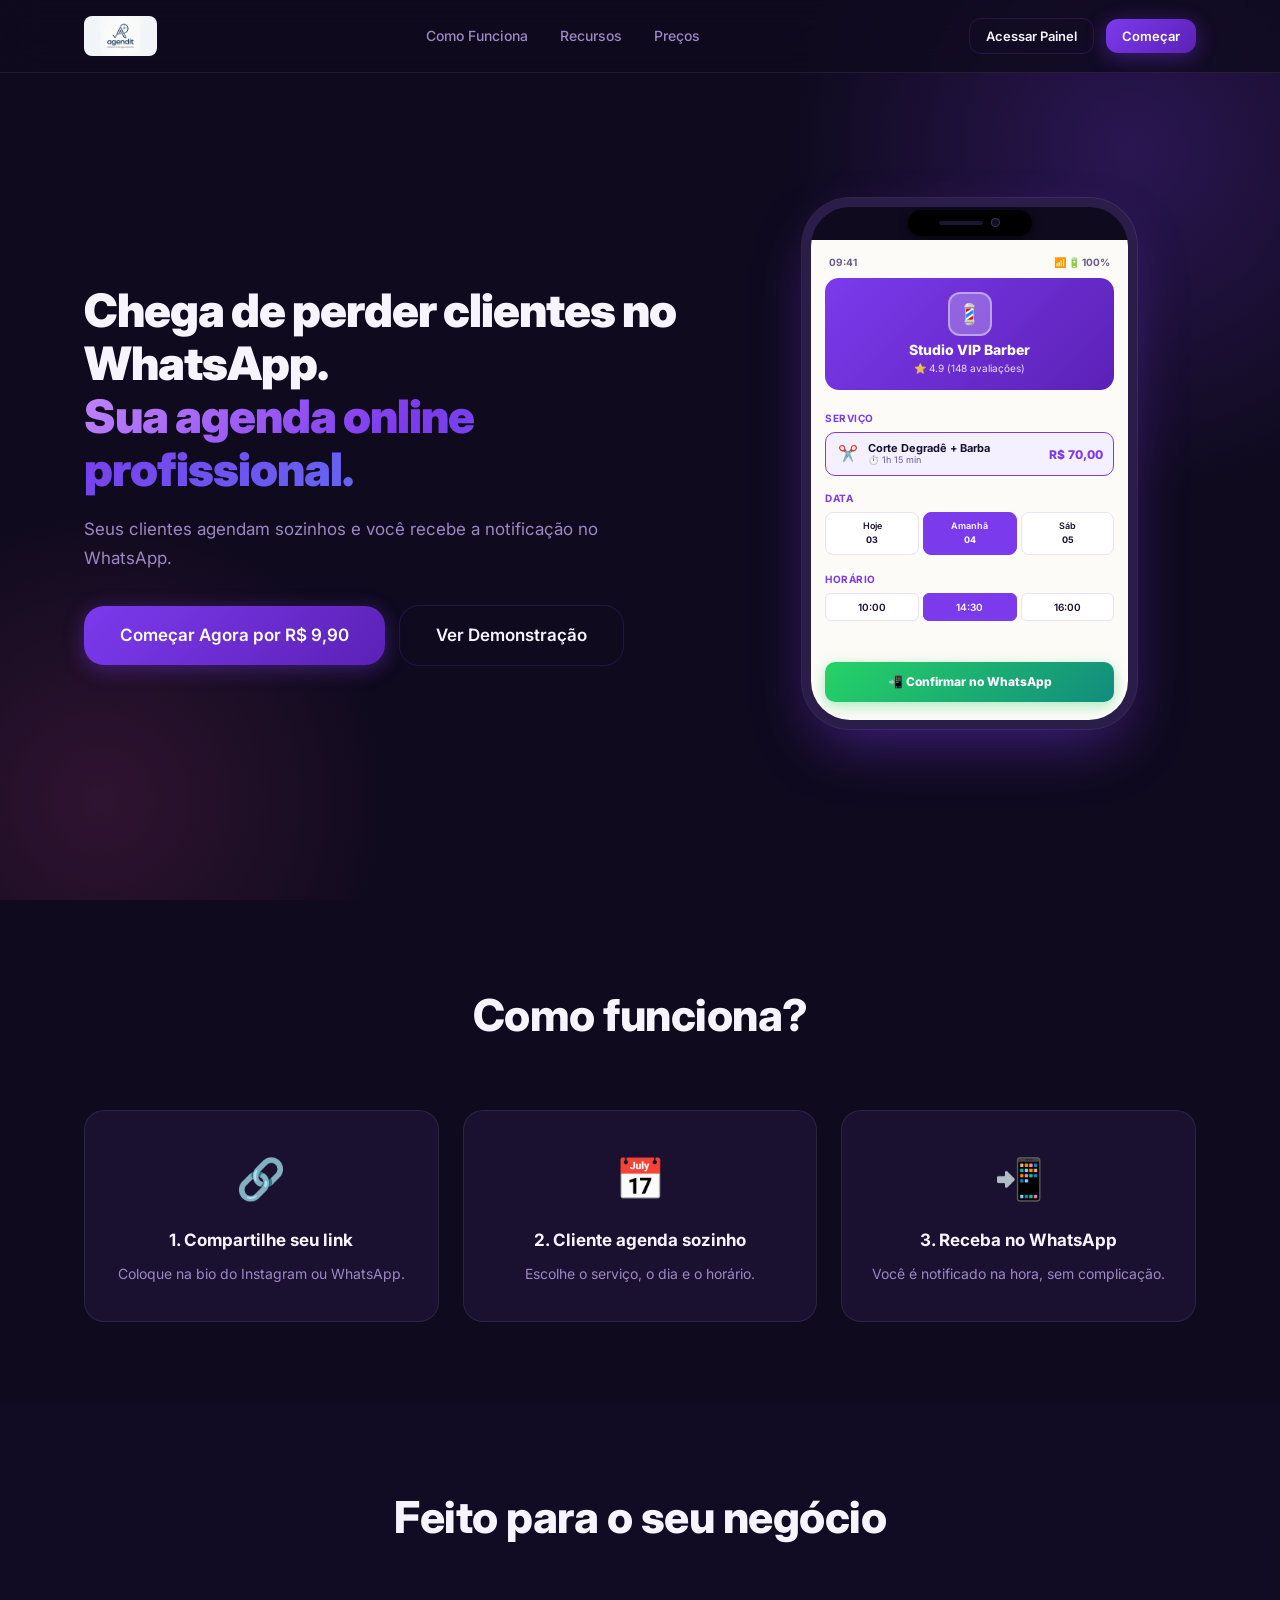
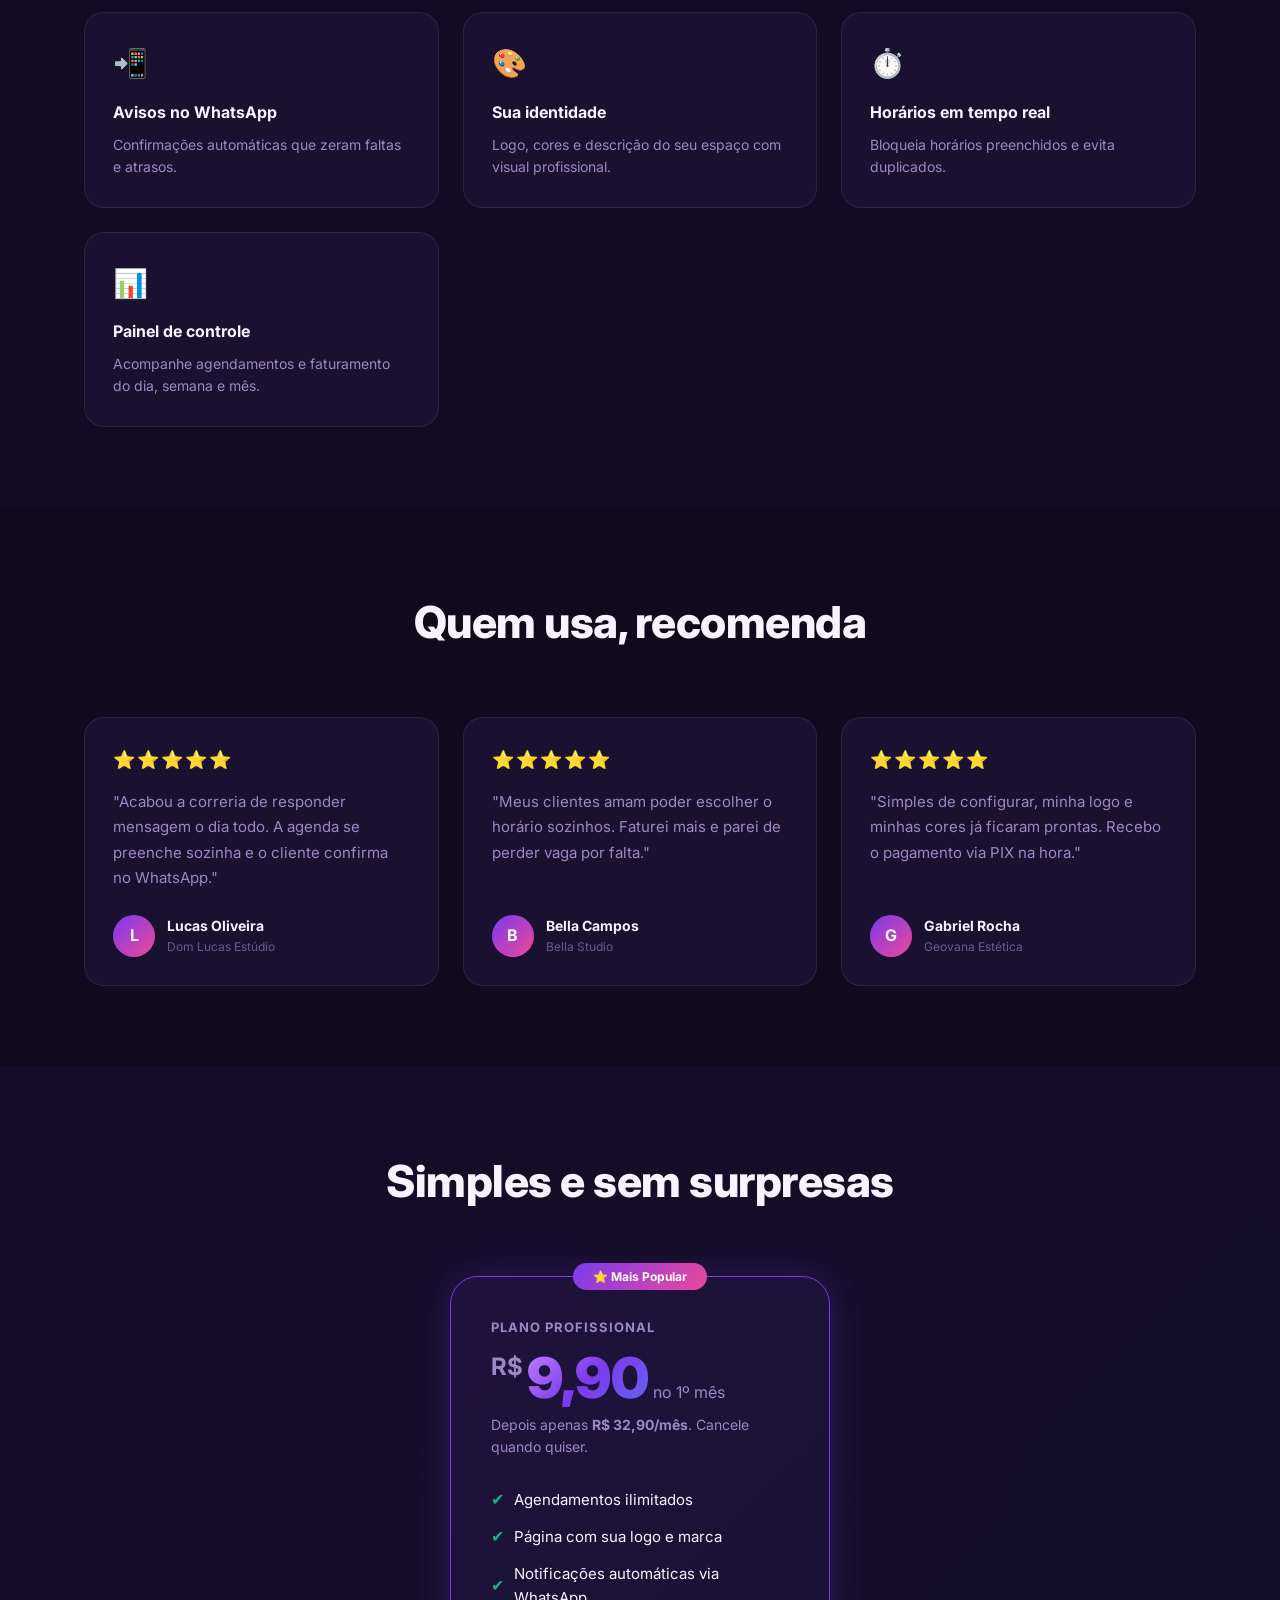
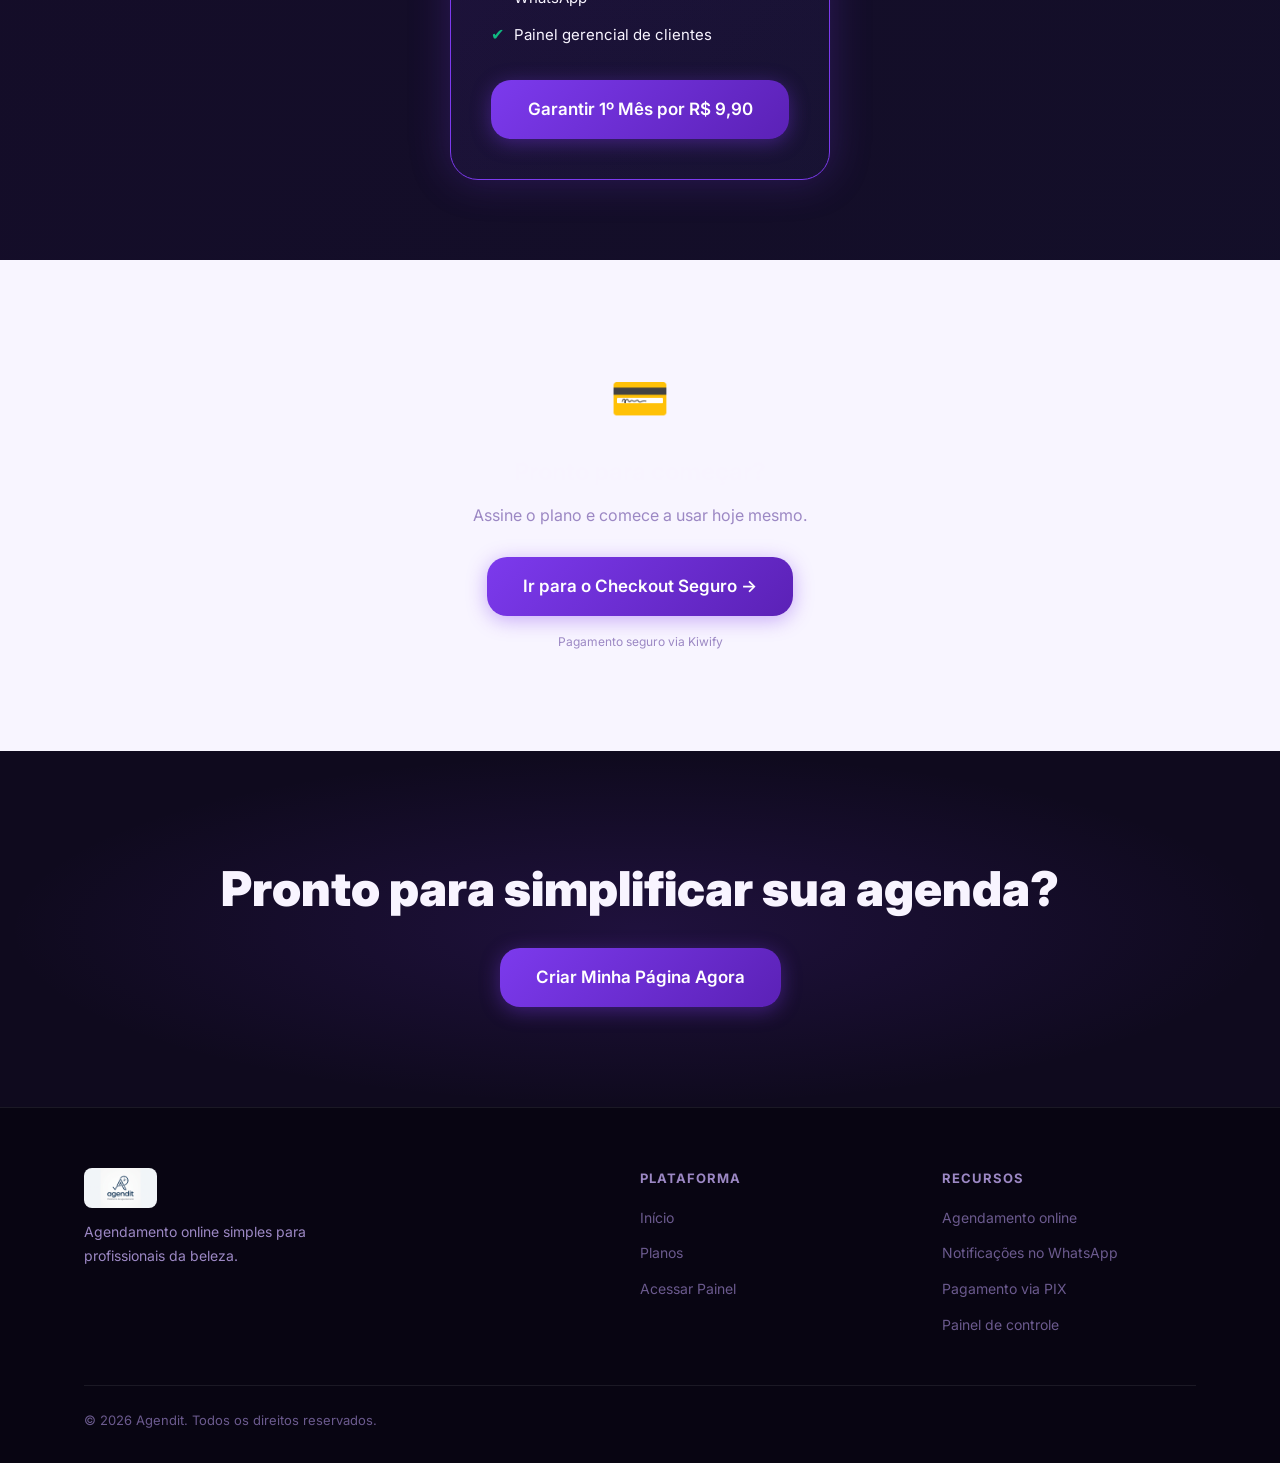
==== commit c73853a1: "Add files via upload" ====
--- a/index.html
+++ b/index.html
@@ -13,8 +13,7 @@
   <nav class="navbar">
     <div class="container">
       <a href="index.html" class="navbar-brand">
-        <div class="logo-icon">🗓️</div>
-            <span>Agend<span class="text-gradient">it</span></span>
+        <img src="Logo_Agendit.jpg" alt="Agendit" class="logo-img">
       </a>
 
       <div class="navbar-links">
@@ -54,7 +53,7 @@
 
           <div class="hero-cta">
             <a href="checkout.html" class="btn btn-primary btn-lg">
-              Começar Agora por R$ 19,90
+              Começar Agora por R$ 9,90
             </a>
             <a href="agendamento.html" target="_blank" class="btn btn-outline btn-lg">
               Ver Demonstração
@@ -241,11 +240,11 @@
           <div class="pricing-name">Plano Profissional</div>
           <div class="pricing-price">
             <span class="currency">R$</span>
-            <span class="amount text-gradient">19,90</span>
+            <span class="amount text-gradient">9,90</span>
             <span class="period">no 1º mês</span>
           </div>
           <p class="pricing-desc">
-            Depois apenas <strong>R$ 39,90/mês</strong>. Cancele quando quiser.
+            Depois apenas <strong>R$ 32,90/mês</strong>. Cancele quando quiser.
           </p>
 
           <ul class="pricing-features">
@@ -256,9 +255,24 @@
           </ul>
 
           <a href="checkout.html" class="btn btn-primary btn-lg btn-full">
-            Garantir 1º Mês por R$ 19,90
+            Garantir 1º Mês por R$ 9,90
           </a>
         </div>
+      </div>
+    </div>
+  </section>
+
+  <!-- CHECKOUT KIWIFY -->
+  <section id="kiwify-checkout" style="padding: 40px 0; background: #f8f5ff;">
+    <div class="container">
+      <div style="max-width: 900px; margin: 0 auto; width: 100%; text-align: center; padding: 60px 20px;">
+        <div style="font-size: 48px; margin-bottom: 16px;">💳</div>
+        <h2 style="margin-bottom: 12px;">Pronto para começar?</h2>
+        <p style="color: var(--text-muted); margin-bottom: 28px;">Assine o plano e comece a usar hoje mesmo.</p>
+        <a href="https://pay.kiwify.com.br/fQ5ua2V" target="_blank" class="btn btn-primary btn-lg">
+          Ir para o Checkout Seguro →
+        </a>
+        <p style="text-align: center; font-size: 12px; color: #9C88C4; margin-top: 16px;">Pagamento seguro via Kiwify</p>
       </div>
     </div>
   </section>
@@ -279,8 +293,7 @@
       <div class="footer-grid">
         <div class="footer-brand">
           <div class="navbar-brand">
-            <div class="logo-icon">✨</div>
-        <span>Agend<span class="text-gradient">it</span></span>
+            <img src="Logo_Agendit.jpg" alt="Agendit" class="logo-img">
           </div>
           <p>Agendamento online simples para profissionais da beleza.</p>
         </div>
--- a/style.css
+++ b/style.css
@@ -157,6 +157,7 @@
   border-radius: 10px; display: flex; align-items: center; justify-content: center;
   font-size: 18px;
 }
+.logo-img { height: 40px; width: auto; border-radius: 8px; }
 .navbar-links { display: flex; align-items: center; gap: 32px; }
 .navbar-links a { font-size: 14px; font-weight: 500; color: var(--text-muted); transition: var(--transition); }
 .navbar-cta { display: flex; align-items: center; gap: 12px; }
